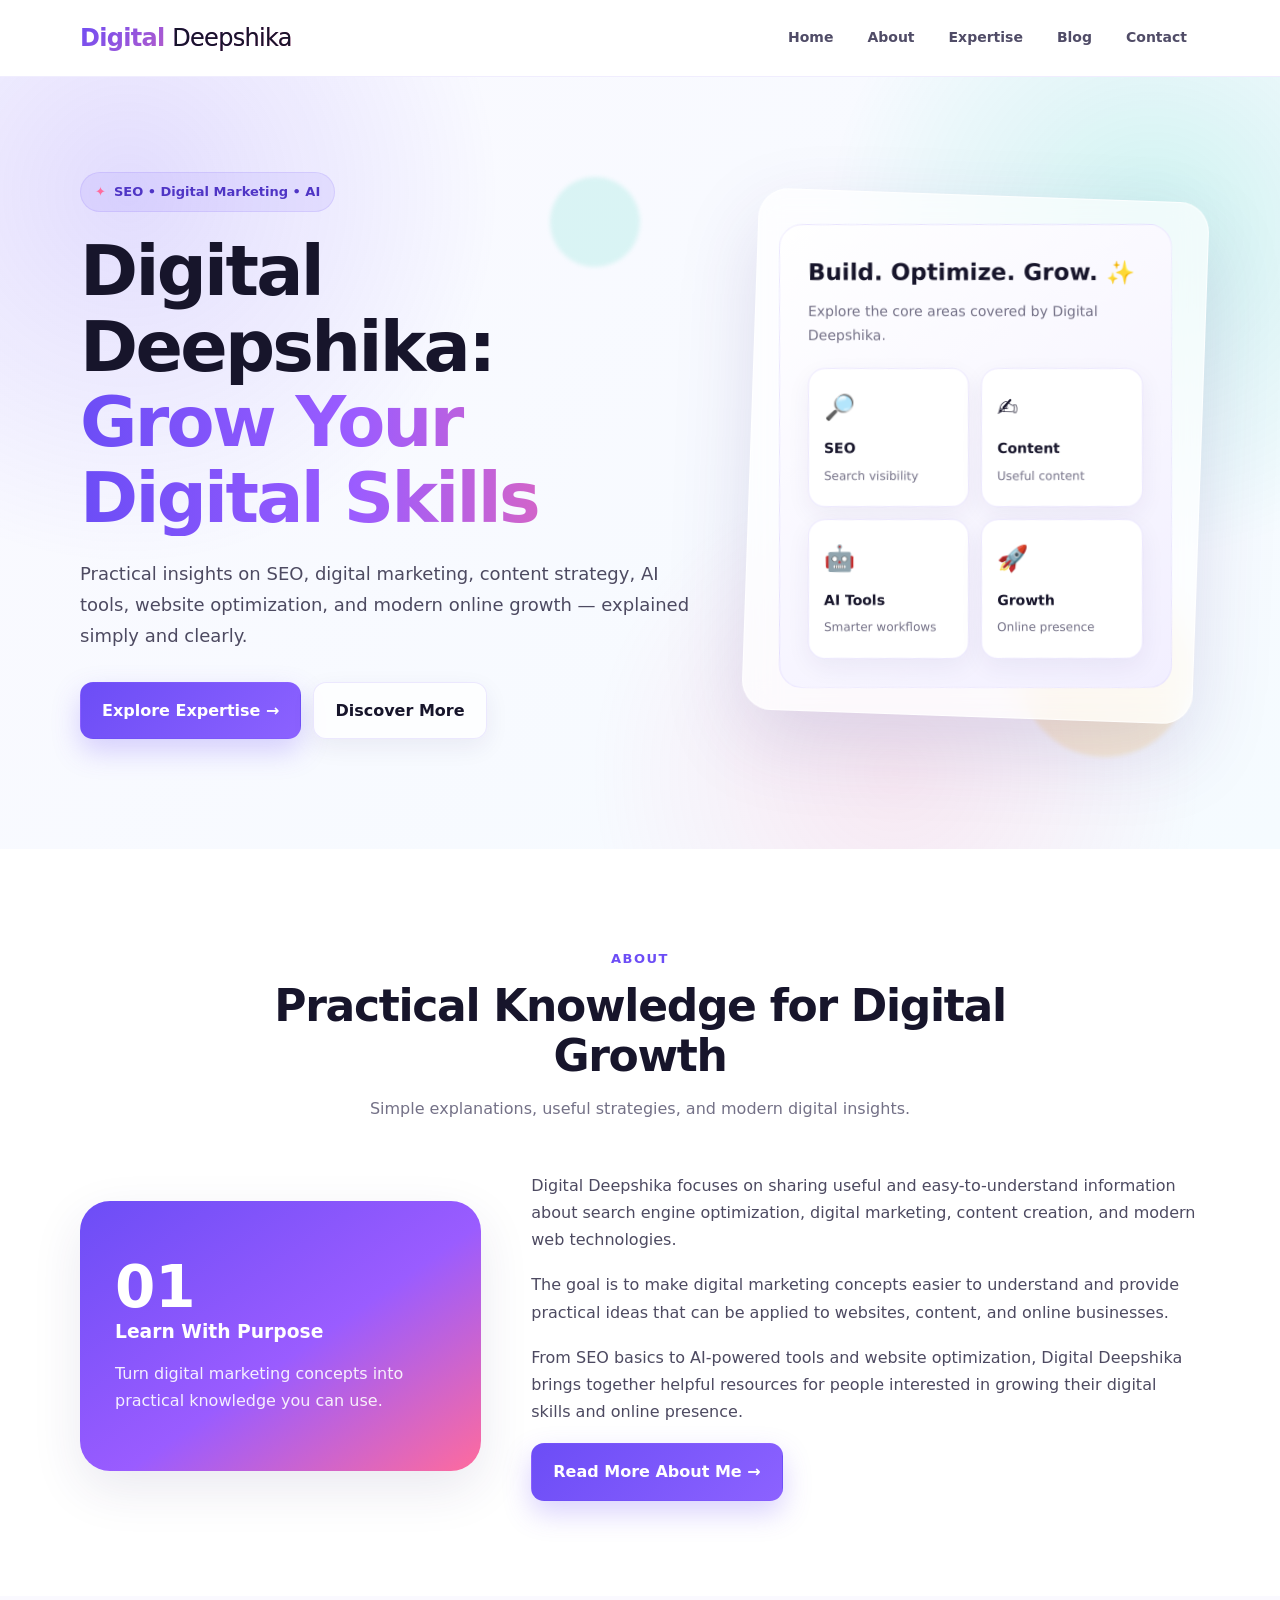
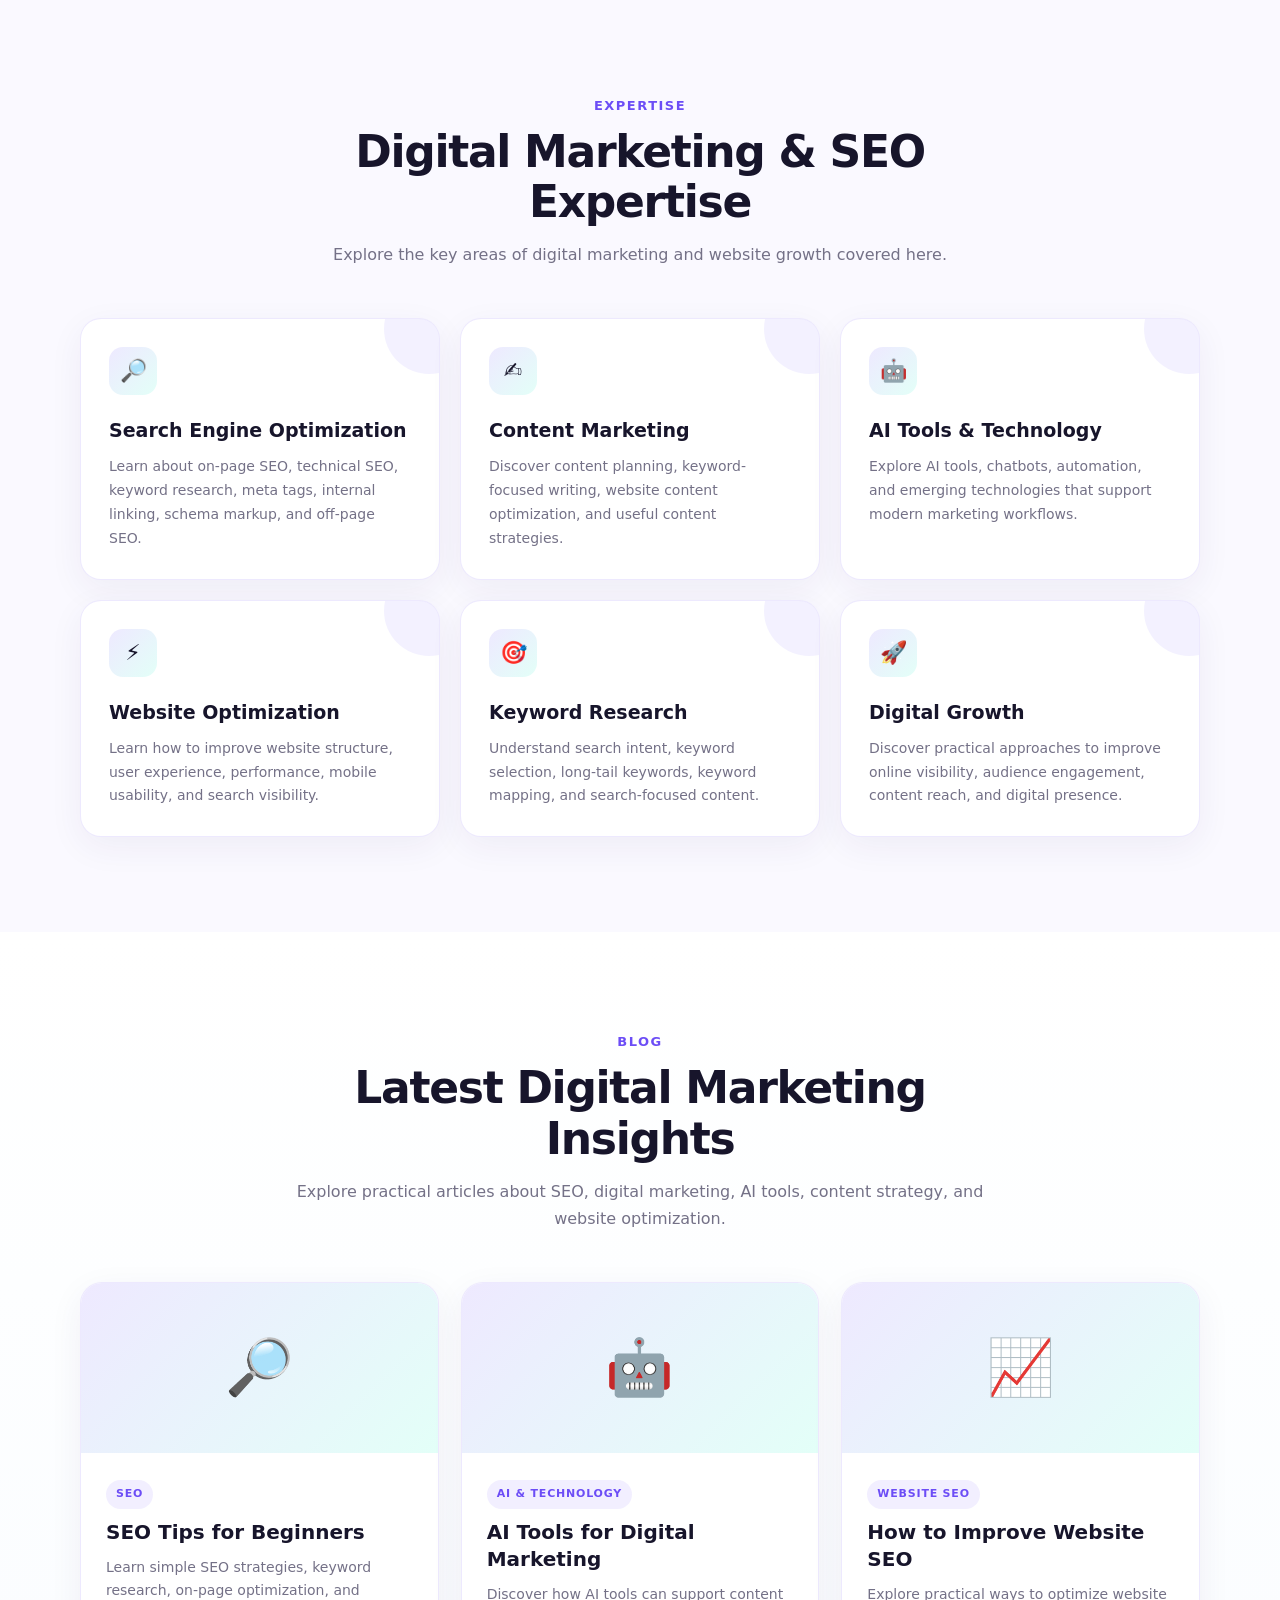
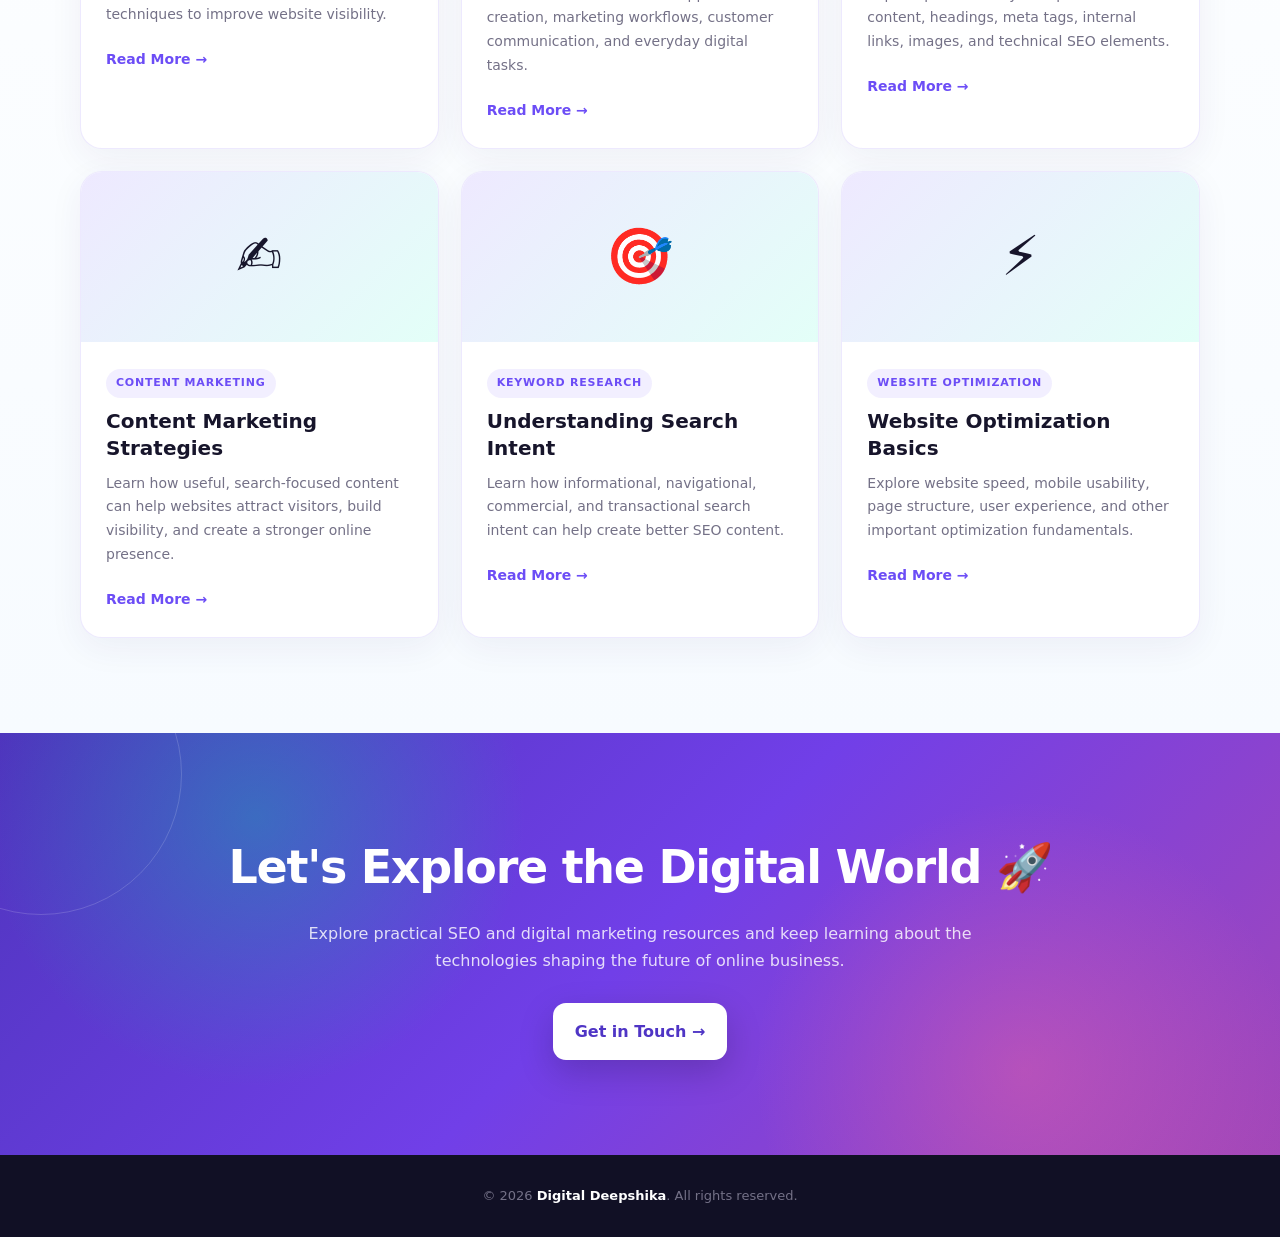
==== index.html @ 34b43136 "Update index.html" ====
<!DOCTYPE html>
<html lang="en">
<head>
    <meta charset="UTF-8">
    <meta name="viewport" content="width=device-width, initial-scale=1.0">

    <title>Digital Deepshika | SEO & Digital Marketing Professional</title>

    <meta name="description" content="Digital Deepshika shares practical insights on SEO, digital marketing, content strategy, AI tools, website optimization, and online growth.">

    <meta name="keywords" content="Digital Deepshika, SEO, digital marketing, SEO professional, content marketing, AI tools, website optimization, SEO tips, digital marketing strategies">

    <meta name="author" content="Deepshika Saini">

    <meta name="robots" content="index, follow, max-image-preview:large">

    <link rel="canonical" href="https://digitaldeepshika.com/">
    <link rel="icon" href="/favicon.ico">

    <!-- Open Graph -->
    <meta property="og:title" content="Digital Deepshika | SEO & Digital Marketing Professional">
    <meta property="og:description" content="Explore SEO, digital marketing, content strategy, AI tools, and website optimization insights with Digital Deepshika.">
    <meta property="og:type" content="website">
    <meta property="og:url" content="https://digitaldeepshika.com/">
    <meta property="og:image" content="https://digitaldeepshika.com/images/digital-deepshika.jpg">

    <!-- Twitter -->
    <meta name="twitter:card" content="summary_large_image">
    <meta name="twitter:title" content="Digital Deepshika | SEO & Digital Marketing">
    <meta name="twitter:description" content="Learn SEO, digital marketing, content strategy, AI tools, and website optimization with Digital Deepshika.">

    <!-- Person Schema -->
    <script type="application/ld+json">
    {
        "@context": "https://schema.org",
        "@type": "Person",
        "name": "Deepshika Saini",
        "url": "https://digitaldeepshika.com/",
        "jobTitle": "SEO & Digital Marketing Professional",
        "description": "Digital marketing and SEO professional sharing practical insights about SEO, content marketing, AI tools and website optimization.",
        "knowsAbout": [
            "Search Engine Optimization",
            "Digital Marketing",
            "Content Marketing",
            "AI Tools",
            "Website Optimization",
            "Content Strategy"
        ]
    }
    </script>

    <!-- Website Schema -->
    <script type="application/ld+json">
    {
        "@context": "https://schema.org",
        "@type": "WebSite",
        "name": "Digital Deepshika",
        "url": "https://digitaldeepshika.com/"
    }
    </script>

    <style>

        :root {
            --primary: #6c4df6;
            --primary-dark: #4f35c5;
            --secondary: #00c9a7;
            --accent: #ff6b9d;
            --yellow: #ffbf47;
            --dark: #17152b;
            --text: #4d4a61;
            --muted: #747187;
            --white: #ffffff;
            --light: #f7f6ff;
            --border: rgba(108, 77, 246, .12);
            --shadow: 0 18px 50px rgba(48, 35, 103, .10);
        }

        * {
            margin: 0;
            padding: 0;
            box-sizing: border-box;
        }

        html {
            scroll-behavior: smooth;
        }

        body {
            font-family: Inter, ui-sans-serif, system-ui, -apple-system,
                BlinkMacSystemFont, "Segoe UI", sans-serif;
            line-height: 1.7;
            color: var(--dark);
            background: #fff;
            overflow-x: hidden;
        }

        a {
            text-decoration: none;
            color: inherit;
        }

        .container {
            width: min(1120px, 90%);
            margin: auto;
        }

        /* =========================
           HEADER
        ========================== */

        header {
            position: sticky;
            top: 0;
            z-index: 1000;
            background: rgba(255,255,255,.88);
            backdrop-filter: blur(16px);
            -webkit-backdrop-filter: blur(16px);
            border-bottom: 1px solid rgba(108,77,246,.10);
        }

        .navbar {
            min-height: 76px;
            display: flex;
            align-items: center;
            justify-content: space-between;
            gap: 25px;
        }

        .logo {
            font-size: 24px;
            font-weight: 850;
            letter-spacing: -.7px;
            background: linear-gradient(
                135deg,
                var(--primary),
                var(--accent)
            );
            -webkit-background-clip: text;
            background-clip: text;
            color: transparent;
            white-space: nowrap;
        }

        .logo span {
            color: var(--dark);
            font-weight: 500;
        }

        nav ul {
            list-style: none;
            display: flex;
            align-items: center;
            gap: 8px;
        }

        nav a {
            display: inline-block;
            padding: 9px 13px;
            border-radius: 10px;
            color: #504c67;
            font-size: 14px;
            font-weight: 700;
            transition: .25s ease;
        }

        nav a:hover {
            color: var(--primary);
            background: #f0edff;
            transform: translateY(-1px);
        }

        /* =========================
           HERO
        ========================== */

        .hero {
            position: relative;
            min-height: 650px;
            display: flex;
            align-items: center;
            padding: 95px 0 110px;
            overflow: hidden;

            background:
                radial-gradient(
                    circle at 10% 15%,
                    rgba(108,77,246,.17),
                    transparent 28%
                ),
                radial-gradient(
                    circle at 90% 20%,
                    rgba(0,201,167,.16),
                    transparent 25%
                ),
                radial-gradient(
                    circle at 70% 90%,
                    rgba(255,107,157,.13),
                    transparent 27%
                ),
                linear-gradient(
                    135deg,
                    #faf9ff 0%,
                    #f5fbff 100%
                );
        }

        .hero::before,
        .hero::after {
            content: "";
            position: absolute;
            border-radius: 50%;
            filter: blur(2px);
            pointer-events: none;
        }

        .hero::before {
            width: 170px;
            height: 170px;
            right: 7%;
            bottom: 12%;
            background: rgba(255,191,71,.20);
        }

        .hero::after {
            width: 90px;
            height: 90px;
            left: 43%;
            top: 13%;
            background: rgba(0,201,167,.12);
        }

        .hero-grid {
            position: relative;
            z-index: 1;
            display: grid;
            grid-template-columns: 1.15fr .85fr;
            gap: 60px;
            align-items: center;
        }

        .eyebrow {
            display: inline-flex;
            align-items: center;
            gap: 8px;
            padding: 8px 14px;
            margin-bottom: 22px;
            border-radius: 999px;
            background: rgba(108,77,246,.09);
            border: 1px solid rgba(108,77,246,.13);
            color: var(--primary-dark);
            font-size: 13px;
            font-weight: 800;
        }

        .eyebrow::before {
            content: "✦";
            color: var(--accent);
        }

        .hero h1 {
            max-width: 760px;
            font-size: clamp(42px, 6vw, 70px);
            line-height: 1.08;
            letter-spacing: -2.7px;
            margin-bottom: 23px;
        }

        .hero h1 .gradient-text {
            display: block;

            background:
                linear-gradient(
                    90deg,
                    var(--primary),
                    #9b5cff 45%,
                    var(--accent)
                );

            -webkit-background-clip: text;
            background-clip: text;
            color: transparent;
        }

        .hero p {
            max-width: 680px;
            margin-bottom: 31px;
            color: var(--text);
            font-size: 18px;
        }

        .buttons {
            display: flex;
            flex-wrap: wrap;
            gap: 12px;
        }

        .btn {
            display: inline-flex;
            align-items: center;
            justify-content: center;
            gap: 8px;

            padding: 14px 21px;
            border-radius: 13px;

            color: #fff;

            background:
                linear-gradient(
                    135deg,
                    var(--primary),
                    #8c62ff
                );

            box-shadow:
                0 12px 28px rgba(108,77,246,.25);

            font-weight: 800;
            transition: .25s ease;
            border: 1px solid transparent;
        }

        .btn:hover {
            transform: translateY(-3px);

            box-shadow:
                0 16px 34px rgba(108,77,246,.31);
        }

        .btn.secondary {
            color: var(--dark);
            background: rgba(255,255,255,.75);
            border-color: var(--border);

            box-shadow:
                0 8px 25px rgba(48,35,103,.07);
        }

        .btn.secondary:hover {
            color: var(--primary);
        }

        /* =========================
           HERO CARD
        ========================== */

        .hero-card {
            position: relative;
            min-height: 390px;
            padding: 28px;

            border: 1px solid rgba(255,255,255,.75);
            border-radius: 30px;

            background: rgba(255,255,255,.66);

            backdrop-filter: blur(18px);

            box-shadow:
                0 30px 80px rgba(65,47,132,.15);

            transform: rotate(2deg);
        }

        .hero-card-inner {
            height: 100%;
            min-height: 334px;
            padding: 28px;

            border-radius: 23px;

            background:
                linear-gradient(
                    145deg,
                    #ffffff,
                    #f2efff
                );

            border:
                1px solid rgba(108,77,246,.10);

            transform: rotate(-2deg);
        }

        .hero-card h3 {
            font-size: 23px;
            margin-bottom: 8px;
        }

        .hero-card > .hero-card-inner > p {
            color: var(--muted);
            font-size: 14px;
            margin-bottom: 20px;
        }

        .mini-grid {
            display: grid;
            grid-template-columns: 1fr 1fr;
            gap: 12px;
        }

        .mini-card {
            padding: 18px 15px;

            border-radius: 17px;

            background: #fff;
            border: 1px solid var(--border);

            box-shadow:
                0 8px 25px rgba(48,35,103,.06);
        }

        .mini-card .icon {
            font-size: 25px;
            margin-bottom: 8px;
        }

        .mini-card strong {
            display: block;
            font-size: 14px;
        }

        .mini-card span {
            font-size: 12px;
            color: var(--muted);
        }

        /* =========================
           GENERAL SECTIONS
        ========================== */

        section {
            padding: 95px 0;
        }

        .section-title {
            max-width: 750px;
            text-align: center;
            margin: 0 auto 50px;
        }

        .section-kicker {
            display: inline-block;
            margin-bottom: 10px;
            color: var(--primary);

            font-size: 13px;
            font-weight: 900;
            letter-spacing: 1.5px;
            text-transform: uppercase;
        }

        .section-title h2 {
            font-size: clamp(30px, 4vw, 44px);
            line-height: 1.15;
            letter-spacing: -1.3px;
            margin-bottom: 13px;
        }

        .section-title p {
            color: var(--muted);
        }

        /* =========================
           ABOUT
        ========================== */

        .about-wrap {
            display: grid;
            grid-template-columns: .75fr 1.25fr;
            gap: 50px;
            align-items: center;
        }

        .about-badge {
            min-height: 270px;
            border-radius: 30px;
            padding: 35px;

            color: #fff;

            background:
                linear-gradient(
                    145deg,
                    #6c4df6,
                    #9a5cff 55%,
                    #ff6b9d
                );

            box-shadow: var(--shadow);

            display: flex;
            flex-direction: column;
            justify-content: center;
        }

        .about-badge .big {
            font-size: 58px;
            font-weight: 900;
            line-height: 1;
        }

        .about-badge p {
            margin-top: 12px;
            opacity: .9;
        }

        .about-content p {
            color: var(--text);
            margin-bottom: 18px;
        }

        /* =========================
           EXPERTISE
        ========================== */

        #expertise {
            background: #faf9ff;
        }

        .services-grid {
            display: grid;
            grid-template-columns: repeat(3, 1fr);
            gap: 20px;
        }

        .service-card {
            position: relative;
            overflow: hidden;

            padding: 28px;
            border-radius: 21px;

            background: #fff;
            border: 1px solid var(--border);

            box-shadow:
                0 10px 35px rgba(48,35,103,.06);

            transition: .3s ease;
        }

        .service-card::before {
            content: "";

            position: absolute;

            width: 90px;
            height: 90px;

            right: -35px;
            top: -35px;

            border-radius: 50%;

            background:
                rgba(108,77,246,.08);
        }

        .service-card:hover {
            transform: translateY(-8px);

            box-shadow:
                0 22px 50px rgba(48,35,103,.12);

            border-color:
                rgba(108,77,246,.25);
        }

        .service-icon {
            width: 48px;
            height: 48px;

            display: grid;
            place-items: center;

            border-radius: 14px;

            margin-bottom: 19px;

            background:
                linear-gradient(
                    135deg,
                    #eee9ff,
                    #e3fff8
                );

            font-size: 22px;
        }

        .service-card h3 {
            font-size: 19px;
            margin-bottom: 9px;
        }

        .service-card p {
            color: var(--muted);
            font-size: 14px;
        }

        /* =========================
           BLOG
        ========================== */

        .blog-section {
            background:
                linear-gradient(
                    180deg,
                    #fff,
                    #f7fbff
                );
        }

        .blog-grid {
            display: grid;
            grid-template-columns: repeat(3, 1fr);
            gap: 22px;
        }

        .blog-card {
            position: relative;
            overflow: hidden;

            display: flex;
            flex-direction: column;

            border-radius: 22px;

            background: #fff;

            border:
                1px solid var(--border);

            box-shadow:
                0 10px 35px rgba(48,35,103,.06);

            transition: .3s ease;
        }

        .blog-card:hover {
            transform: translateY(-8px);

            box-shadow:
                0 22px 50px rgba(48,35,103,.13);

            border-color:
                rgba(108,77,246,.25);
        }

        .blog-image {
            min-height: 170px;

            display: flex;
            align-items: center;
            justify-content: center;

            font-size: 55px;

            background:
                linear-gradient(
                    135deg,
                    #eee9ff,
                    #e3fff8
                );
        }

        .blog-content {
            padding: 25px;
        }

        .blog-category {
            display: inline-block;

            margin-bottom: 10px;

            padding: 5px 10px;

            border-radius: 999px;

            background:
                rgba(108,77,246,.09);

            color:
                var(--primary);

            font-size: 11px;

            font-weight: 800;

            text-transform: uppercase;

            letter-spacing: .8px;
        }

        .blog-card h3 {
            font-size: 20px;
            line-height: 1.35;

            margin-bottom: 10px;
        }

        .blog-card p {
            color: var(--muted);
            font-size: 14px;

            margin-bottom: 18px;
        }

        .read-more {
            display: inline-flex;
            align-items: center;
            gap: 6px;

            color: var(--primary);

            font-size: 14px;
            font-weight: 800;

            transition: .2s ease;
        }

        .read-more:hover {
            color: var(--accent);
            transform: translateX(4px);
        }

        /* =========================
           CTA
        ========================== */

        .cta {
            position: relative;
            overflow: hidden;

            text-align: center;

            color: #fff;

            background:
                radial-gradient(
                    circle at 20% 20%,
                    rgba(0,201,167,.35),
                    transparent 25%
                ),
                radial-gradient(
                    circle at 80% 80%,
                    rgba(255,107,157,.35),
                    transparent 25%
                ),
                linear-gradient(
                    135deg,
                    #4e35bd,
                    #713fe8 50%,
                    #a347b8
                );
        }

        .cta::before {
            content: "";

            position: absolute;

            width: 280px;
            height: 280px;

            border:
                1px solid rgba(255,255,255,.16);

            border-radius: 50%;

            left: -100px;
            top: -100px;
        }

        .cta .container {
            position: relative;
            z-index: 1;
        }

        .cta h2 {
            font-size: clamp(30px, 5vw, 46px);
            letter-spacing: -1.3px;
        }

        .cta p {
            max-width: 680px;
            margin: 14px auto 28px;
            color: rgba(255,255,255,.82);
        }

        .cta .btn {
            color: var(--primary-dark);
            background: #fff;

            box-shadow:
                0 12px 35px rgba(0,0,0,.18);
        }

        .cta .btn:hover {
            color: var(--primary);
        }

        /* =========================
           FOOTER
        ========================== */

        footer {
            padding: 30px 0;

            text-align: center;

            color: var(--muted);

            background: #111025;
        }

        footer p {
            font-size: 13px;
        }

        footer strong {
            color: #fff;
        }

        /* =========================
           ANIMATION
        ========================== */

        @keyframes float {

            0%,100% {
                transform:
                    translateY(0)
                    rotate(2deg);
            }

            50% {
                transform:
                    translateY(-9px)
                    rotate(2deg);
            }
        }

        .hero-card {
            animation:
                float 5s ease-in-out infinite;
        }

        @media (prefers-reduced-motion: reduce) {

            html {
                scroll-behavior: auto;
            }

            *,
            *::before,
            *::after {
                animation: none !important;
                transition: none !important;
            }
        }

        /* =========================
           TABLET
        ========================== */

        @media (max-width: 900px) {

            .hero-grid,
            .about-wrap {
                grid-template-columns: 1fr;
            }

            .hero-grid {
                gap: 45px;
            }

            .hero-card {
                max-width: 600px;
                width: 100%;
                margin: auto;
            }

            .services-grid {
                grid-template-columns: repeat(2, 1fr);
            }

            .blog-grid {
                grid-template-columns: repeat(2, 1fr);
            }
        }

        /* =========================
           MOBILE
        ========================== */

        @media (max-width: 680px) {

            .navbar {
                padding: 13px 0;
                flex-direction: column;
                gap: 8px;
            }

            nav ul {
                flex-wrap: wrap;
                justify-content: center;
                gap: 2px;
            }

            nav a {
                padding: 7px 9px;
                font-size: 12px;
            }

            .hero {
                padding: 65px 0 80px;
                min-height: auto;
            }

            .hero h1 {
                font-size: 43px;
                letter-spacing: -1.8px;
            }

            .hero p {
                font-size: 16px;
            }

            .buttons .btn {
                width: 100%;
            }

            .hero-card {
                min-height: auto;
                padding: 16px;
            }

            .hero-card-inner {
                min-height: auto;
                padding: 22px;
            }

            section {
                padding: 70px 0;
            }

            .services-grid,
            .blog-grid {
                grid-template-columns: 1fr;
            }

            .about-badge {
                min-height: 220px;
            }

            .blog-image {
                min-height: 150px;
            }
        }

    </style>
</head>

<body>

<!-- =========================
     HEADER
========================== -->

<header>

    <div class="container navbar">

        <a
            class="logo"
            href="index.html"
            aria-label="Digital Deepshika Home"
        >
            Digital <span>Deepshika</span>
        </a>

        <nav aria-label="Main Navigation">

            <ul>

                <li>
                    <a href="index.html">Home</a>
                </li>

                <li>
                    <a href="about.html">About</a>
                </li>

                <li>
                    <a href="expertise.html">Expertise</a>
                </li>

                <li>
                    <a href="blog.html">Blog</a>
                </li>

                <li>
                    <a href="contact.html">Contact</a>
                </li>

            </ul>

        </nav>

    </div>

</header>


<main>

<!-- =========================
     HERO
========================== -->

<section class="hero" id="home">

    <div class="container hero-grid">

        <div>

            <span class="eyebrow">
                SEO • Digital Marketing • AI
            </span>

            <h1>

                Digital Deepshika:

                <span class="gradient-text">
                    Grow Your Digital Skills
                </span>

            </h1>

            <p>
                Practical insights on SEO, digital marketing,
                content strategy, AI tools, website optimization,
                and modern online growth — explained simply and clearly.
            </p>

            <div class="buttons">

                <a href="expertise.html" class="btn">
                    Explore Expertise →
                </a>

                <a href="about.html" class="btn secondary">
                    Discover More
                </a>

            </div>

        </div>


        <div
            class="hero-card"
            aria-label="Digital marketing expertise"
        >

            <div class="hero-card-inner">

                <h3>
                    Build. Optimize. Grow. ✨
                </h3>

                <p>
                    Explore the core areas covered by Digital Deepshika.
                </p>


                <div class="mini-grid">

                    <div class="mini-card">

                        <div class="icon">
                            🔎
                        </div>

                        <strong>
                            SEO
                        </strong>

                        <span>
                            Search visibility
                        </span>

                    </div>


                    <div class="mini-card">

                        <div class="icon">
                            ✍️
                        </div>

                        <strong>
                            Content
                        </strong>

                        <span>
                            Useful content
                        </span>

                    </div>


                    <div class="mini-card">

                        <div class="icon">
                            🤖
                        </div>

                        <strong>
                            AI Tools
                        </strong>

                        <span>
                            Smarter workflows
                        </span>

                    </div>


                    <div class="mini-card">

                        <div class="icon">
                            🚀
                        </div>

                        <strong>
                            Growth
                        </strong>

                        <span>
                            Online presence
                        </span>

                    </div>

                </div>

            </div>

        </div>

    </div>

</section>


<!-- =========================
     ABOUT
========================== -->

<section id="about">

    <div class="container">

        <div class="section-title">

            <span class="section-kicker">
                About
            </span>

            <h2>
                Practical Knowledge for Digital Growth
            </h2>

            <p>
                Simple explanations, useful strategies,
                and modern digital insights.
            </p>

        </div>


        <div class="about-wrap">

            <div class="about-badge">

                <span class="big">
                    01
                </span>

                <h3>
                    Learn With Purpose
                </h3>

                <p>
                    Turn digital marketing concepts into
                    practical knowledge you can use.
                </p>

            </div>


            <div class="about-content">

                <p>
                    Digital Deepshika focuses on sharing useful
                    and easy-to-understand information about
                    search engine optimization, digital marketing,
                    content creation, and modern web technologies.
                </p>

                <p>
                    The goal is to make digital marketing concepts
                    easier to understand and provide practical ideas
                    that can be applied to websites, content,
                    and online businesses.
                </p>

                <p>
                    From SEO basics to AI-powered tools and website
                    optimization, Digital Deepshika brings together
                    helpful resources for people interested in
                    growing their digital skills and online presence.
                </p>

                <a href="about.html" class="btn">
                    Read More About Me →
                </a>

            </div>

        </div>

    </div>

</section>


<!-- =========================
     EXPERTISE
========================== -->

<section id="expertise">

    <div class="container">

        <div class="section-title">

            <span class="section-kicker">
                Expertise
            </span>

            <h2>
                Digital Marketing & SEO Expertise
            </h2>

            <p>
                Explore the key areas of digital marketing
                and website growth covered here.
            </p>

        </div>


        <div class="services-grid">


            <article class="service-card">

                <div class="service-icon">
                    🔎
                </div>

                <h3>
                    Search Engine Optimization
                </h3>

                <p>
                    Learn about on-page SEO, technical SEO,
                    keyword research, meta tags, internal linking,
                    schema markup, and off-page SEO.
                </p>

            </article>


            <article class="service-card">

                <div class="service-icon">
                    ✍️
                </div>

                <h3>
                    Content Marketing
                </h3>

                <p>
                    Discover content planning, keyword-focused
                    writing, website content optimization,
                    and useful content strategies.
                </p>

            </article>


            <article class="service-card">

                <div class="service-icon">
                    🤖
                </div>

                <h3>
                    AI Tools & Technology
                </h3>

                <p>
                    Explore AI tools, chatbots, automation,
                    and emerging technologies that support
                    modern marketing workflows.
                </p>

            </article>


            <article class="service-card">

                <div class="service-icon">
                    ⚡
                </div>

                <h3>
                    Website Optimization
                </h3>

                <p>
                    Learn how to improve website structure,
                    user experience, performance, mobile usability,
                    and search visibility.
                </p>

            </article>


            <article class="service-card">

                <div class="service-icon">
                    🎯
                </div>

                <h3>
                    Keyword Research
                </h3>

                <p>
                    Understand search intent, keyword selection,
                    long-tail keywords, keyword mapping,
                    and search-focused content.
                </p>

            </article>


            <article class="service-card">

                <div class="service-icon">
                    🚀
                </div>

                <h3>
                    Digital Growth
                </h3>

                <p>
                    Discover practical approaches to improve
                    online visibility, audience engagement,
                    content reach, and digital presence.
                </p>

            </article>


        </div>

    </div>

</section>


<!-- =========================
     BLOG
========================== -->

<section class="blog-section" id="blog">

    <div class="container">

        <div class="section-title">

            <span class="section-kicker">
                Blog
            </span>

            <h2>
                Latest Digital Marketing Insights
            </h2>

            <p>
                Explore practical articles about SEO,
                digital marketing, AI tools, content strategy,
                and website optimization.
            </p>

        </div>


        <div class="blog-grid">


            <!-- BLOG 1 -->

            <article class="blog-card">

                <div class="blog-image">
                    🔎
                </div>

                <div class="blog-content">

                    <span class="blog-category">
                        SEO
                    </span>

                    <h3>
                        SEO Tips for Beginners
                    </h3>

                    <p>
                        Learn simple SEO strategies, keyword research,
                        on-page optimization, and techniques to improve
                        website visibility.
                    </p>

                    <a
                        href="blog-seo.html"
                        class="read-more"
                    >
                        Read More →
                    </a>

                </div>

            </article>


            <!-- BLOG 2 -->

            <article class="blog-card">

                <div class="blog-image">
                    🤖
                </div>

                <div class="blog-content">

                    <span class="blog-category">
                        AI & Technology
                    </span>

                    <h3>
                        AI Tools for Digital Marketing
                    </h3>

                    <p>
                        Discover how AI tools can support content creation,
                        marketing workflows, customer communication,
                        and everyday digital tasks.
                    </p>

                    <a
                        href="blog-ai-tools.html"
                        class="read-more"
                    >
                        Read More →
                    </a>

                </div>

            </article>


            <!-- BLOG 3 -->

            <article class="blog-card">

                <div class="blog-image">
                    📈
                </div>

                <div class="blog-content">

                    <span class="blog-category">
                        Website SEO
                    </span>

                    <h3>
                        How to Improve Website SEO
                    </h3>

                    <p>
                        Explore practical ways to optimize website
                        content, headings, meta tags, internal links,
                        images, and technical SEO elements.
                    </p>

                    <a
                        href="blog-website-seo.html"
                        class="read-more"
                    >
                        Read More →
                    </a>

                </div>

            </article>


            <!-- BLOG 4 -->

            <article class="blog-card">

                <div class="blog-image">
                    ✍️
                </div>

                <div class="blog-content">

                    <span class="blog-category">
                        Content Marketing
                    </span>

                    <h3>
                        Content Marketing Strategies
                    </h3>

                    <p>
                        Learn how useful, search-focused content
                        can help websites attract visitors,
                        build visibility, and create a stronger
                        online presence.
                    </p>

                    <a
                        href="blog-content-marketing.html"
                        class="read-more"
                    >
                        Read More →
                    </a>

                </div>

            </article>


            <!-- BLOG 5 -->

            <article class="blog-card">

                <div class="blog-image">
                    🎯
                </div>

                <div class="blog-content">

                    <span class="blog-category">
                        Keyword Research
                    </span>

                    <h3>
                        Understanding Search Intent
                    </h3>

                    <p>
                        Learn how informational, navigational,
                        commercial, and transactional search intent
                        can help create better SEO content.
                    </p>

                    <a
                        href="blog-search-intent.html"
                        class="read-more"
                    >
                        Read More →
                    </a>

                </div>

            </article>


            <!-- BLOG 6 -->

            <article class="blog-card">

                <div class="blog-image">
                    ⚡
                </div>

                <div class="blog-content">

                    <span class="blog-category">
                        Website Optimization
                    </span>

                    <h3>
                        Website Optimization Basics
                    </h3>

                    <p>
                        Explore website speed, mobile usability,
                        page structure, user experience, and other
                        important optimization fundamentals.
                    </p>

                    <a
                        href="blog-website-optimization.html"
                        class="read-more"
                    >
                        Read More →
                    </a>

                </div>

            </article>


        </div>

    </div>

</section>


<!-- =========================
     CTA
========================== -->

<section class="cta" id="contact">

    <div class="container">

        <h2>
            Let's Explore the Digital World 🚀
        </h2>

        <p>
            Explore practical SEO and digital marketing resources
            and keep learning about the technologies shaping
            the future of online business.
        </p>

        <a
            href="contact.html"
            class="btn"
        >
            Get in Touch →
        </a>

    </div>

</section>

</main>


<!-- =========================
     FOOTER
========================== -->

<footer>

    <div class="container">

        <p>
            © 2026
            <strong>Digital Deepshika</strong>.
            All rights reserved.
        </p>

    </div>

</footer>


</body>
</html>
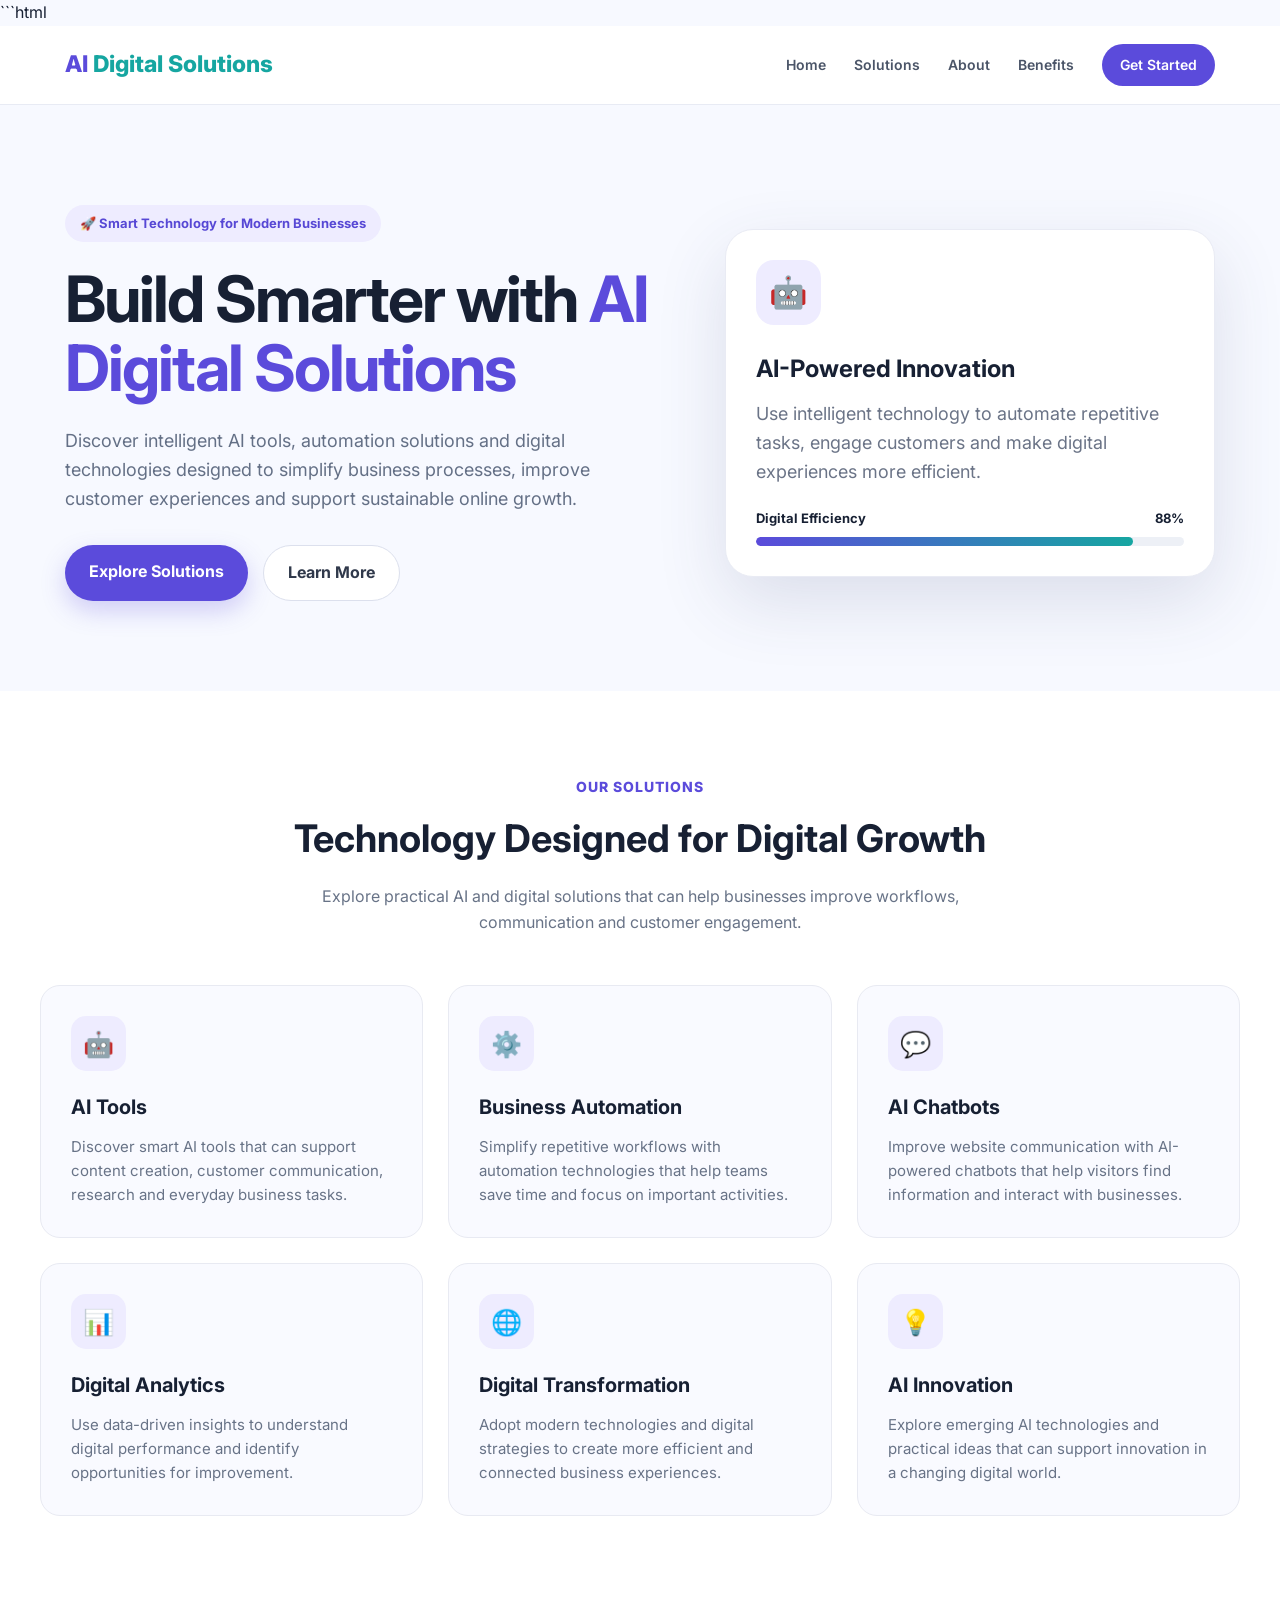
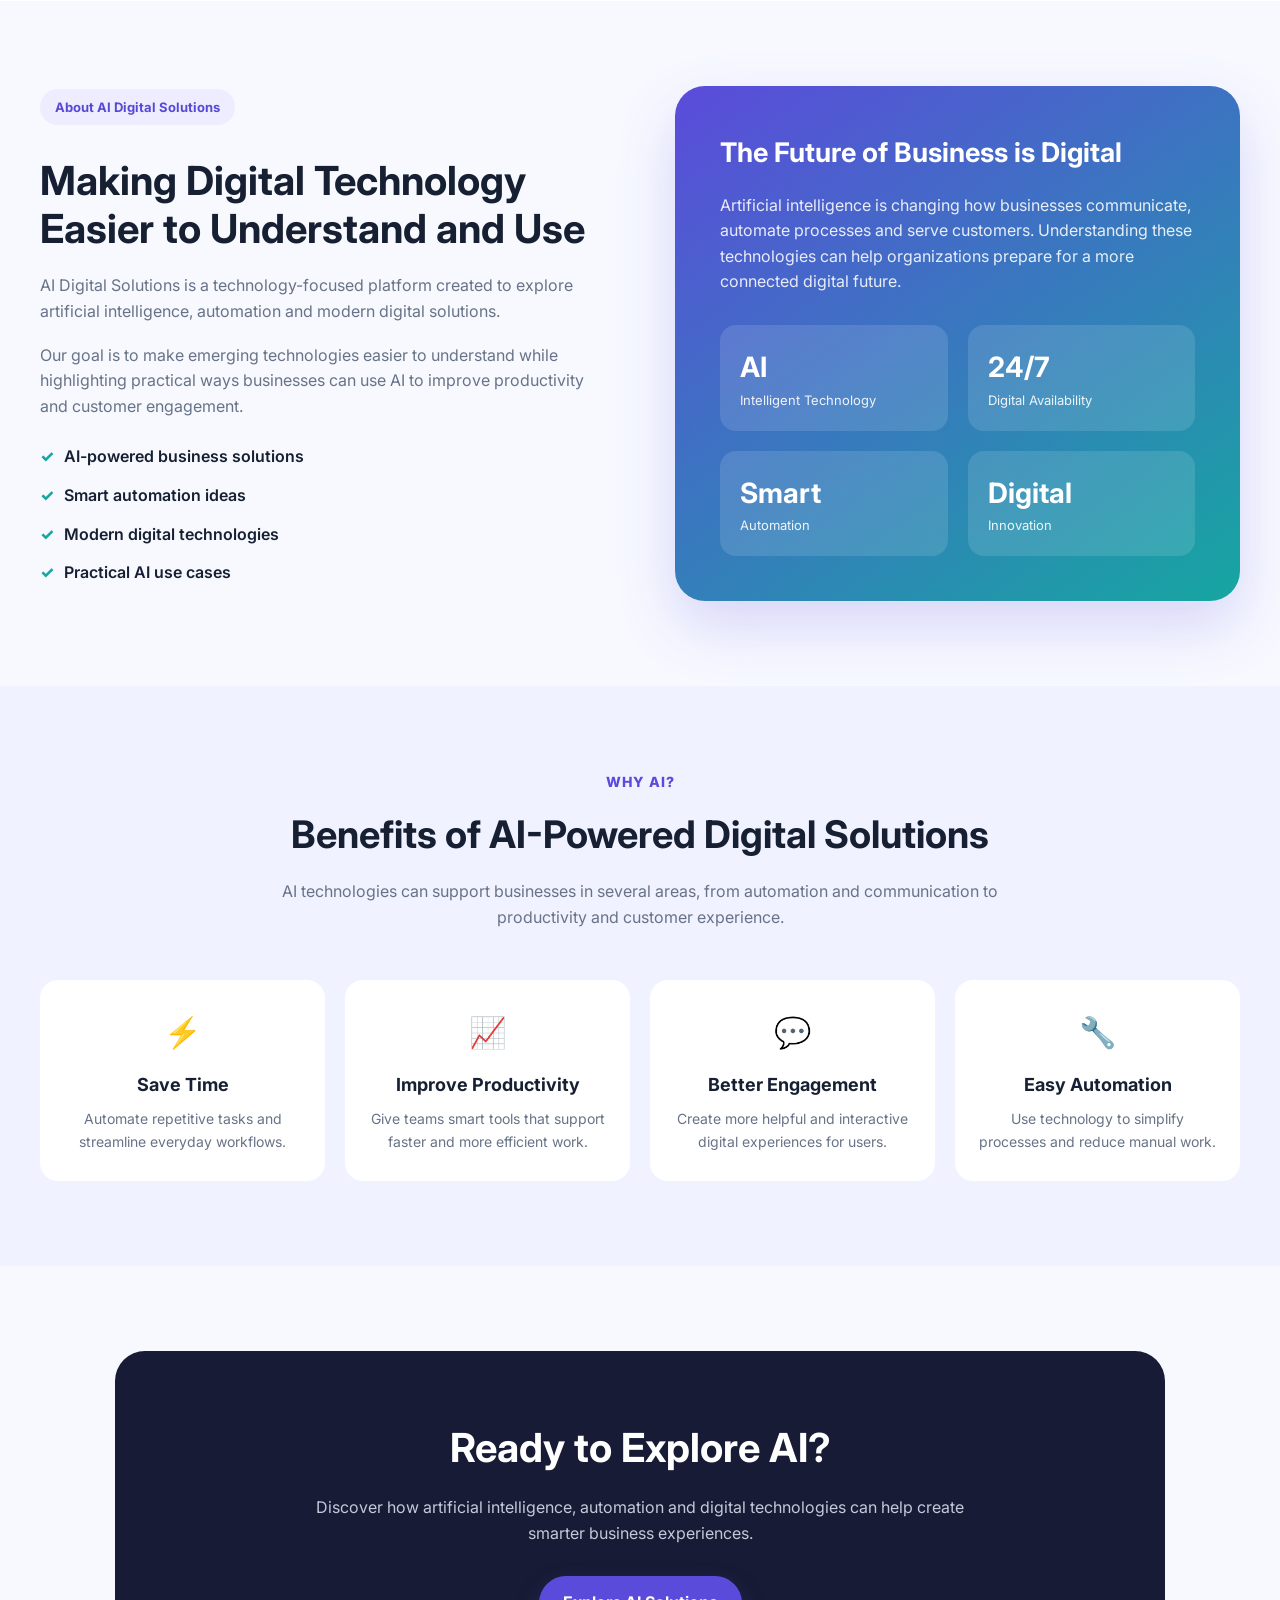
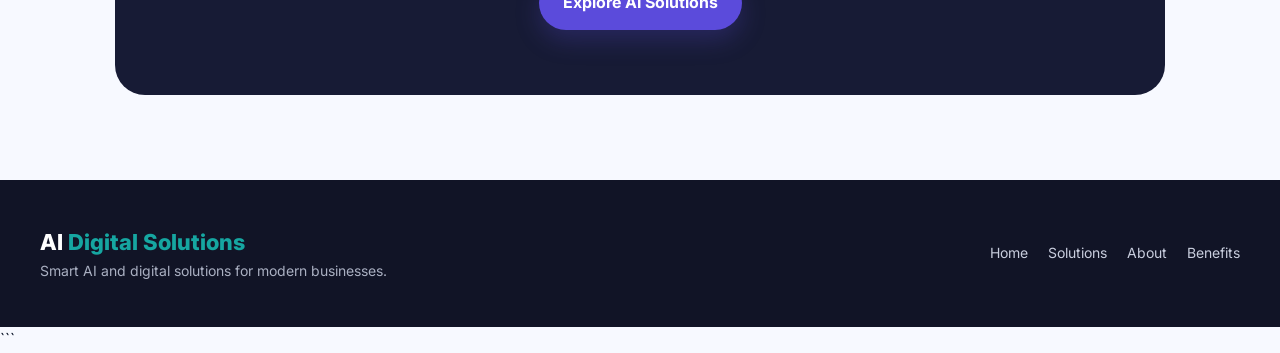
==== commit 8be2911b: "Update index.html" ====
--- a/index.html
+++ b/index.html
@@ -1,1699 +1,1033 @@
+```html
 <!DOCTYPE html>
 <html lang="en">
 <head>
     <meta charset="UTF-8">
+
     <meta name="viewport" content="width=device-width, initial-scale=1.0">
 
-    <title>Digital Deepshika | SEO & Digital Marketing Professional</title>
-
-    <meta name="description" content="Digital Deepshika shares practical insights on SEO, digital marketing, content strategy, AI tools, website optimization, and online growth.">
-
-    <meta name="keywords" content="Digital Deepshika, SEO, digital marketing, SEO professional, content marketing, AI tools, website optimization, SEO tips, digital marketing strategies">
-
-    <meta name="author" content="Deepshika Saini">
-
-    <meta name="robots" content="index, follow, max-image-preview:large">
-
-    <link rel="canonical" href="https://digitaldeepshika.com/">
-    <link rel="icon" href="/favicon.ico">
-
-    <!-- Open Graph -->
-    <meta property="og:title" content="Digital Deepshika | SEO & Digital Marketing Professional">
-    <meta property="og:description" content="Explore SEO, digital marketing, content strategy, AI tools, and website optimization insights with Digital Deepshika.">
-    <meta property="og:type" content="website">
-    <meta property="og:url" content="https://digitaldeepshika.com/">
-    <meta property="og:image" content="https://digitaldeepshika.com/images/digital-deepshika.jpg">
-
-    <!-- Twitter -->
-    <meta name="twitter:card" content="summary_large_image">
-    <meta name="twitter:title" content="Digital Deepshika | SEO & Digital Marketing">
-    <meta name="twitter:description" content="Learn SEO, digital marketing, content strategy, AI tools, and website optimization with Digital Deepshika.">
-
-    <!-- Person Schema -->
-    <script type="application/ld+json">
-    {
-        "@context": "https://schema.org",
-        "@type": "Person",
-        "name": "Deepshika Saini",
-        "url": "https://digitaldeepshika.com/",
-        "jobTitle": "SEO & Digital Marketing Professional",
-        "description": "Digital marketing and SEO professional sharing practical insights about SEO, content marketing, AI tools and website optimization.",
-        "knowsAbout": [
-            "Search Engine Optimization",
-            "Digital Marketing",
-            "Content Marketing",
-            "AI Tools",
-            "Website Optimization",
-            "Content Strategy"
-        ]
-    }
-    </script>
-
-    <!-- Website Schema -->
+    <meta name="description"
+        content="AI Digital Solutions provides smart AI tools, digital solutions, automation, and innovative technologies to help businesses improve productivity, customer engagement, and online growth.">
+
+    <meta name="keywords"
+        content="AI Digital Solutions, AI tools, AI solutions, digital solutions, AI automation, business automation, AI technology, digital transformation">
+
+    <meta name="author" content="AI Digital Solutions">
+
+    <meta name="robots" content="index, follow">
+
+    <link rel="canonical" href="https://your-domain.com/">
+
+    <title>AI Digital Solutions | Smart AI Tools & Digital Solutions</title>
+
+    <!-- Google Font -->
+    <link rel="preconnect" href="https://fonts.googleapis.com">
+    <link rel="preconnect" href="https://fonts.gstatic.com" crossorigin>
+    <link
+        href="https://fonts.googleapis.com/css2?family=Inter:wght@400;500;600;700;800&display=swap"
+        rel="stylesheet">
+
+    <style>
+        * {
+            margin: 0;
+            padding: 0;
+            box-sizing: border-box;
+        }
+
+        html {
+            scroll-behavior: smooth;
+        }
+
+        body {
+            font-family: "Inter", sans-serif;
+            background: #f7f9ff;
+            color: #172033;
+            line-height: 1.6;
+        }
+
+        a {
+            text-decoration: none;
+            color: inherit;
+        }
+
+        /* NAVBAR */
+
+        header {
+            position: sticky;
+            top: 0;
+            z-index: 1000;
+            background: rgba(255, 255, 255, 0.94);
+            backdrop-filter: blur(12px);
+            border-bottom: 1px solid #e8ebf4;
+        }
+
+        .navbar {
+            max-width: 1200px;
+            margin: auto;
+            padding: 18px 25px;
+            display: flex;
+            justify-content: space-between;
+            align-items: center;
+        }
+
+        .logo {
+            font-size: 23px;
+            font-weight: 800;
+            color: #5b4bdb;
+        }
+
+        .logo span {
+            color: #16a6a1;
+        }
+
+        nav {
+            display: flex;
+            gap: 28px;
+            align-items: center;
+        }
+
+        nav a {
+            font-size: 14px;
+            font-weight: 600;
+            color: #4b5568;
+            transition: 0.3s;
+        }
+
+        nav a:hover {
+            color: #5b4bdb;
+        }
+
+        .nav-button {
+            background: #5b4bdb;
+            color: white !important;
+            padding: 10px 18px;
+            border-radius: 25px;
+        }
+
+        .nav-button:hover {
+            background: #4636c4;
+        }
+
+        /* HERO */
+
+        .hero {
+            max-width: 1200px;
+            margin: auto;
+            padding: 100px 25px 90px;
+            display: grid;
+            grid-template-columns: 1.1fr 0.9fr;
+            gap: 60px;
+            align-items: center;
+        }
+
+        .badge {
+            display: inline-block;
+            padding: 8px 15px;
+            background: #eeecff;
+            color: #5748d5;
+            border-radius: 30px;
+            font-size: 13px;
+            font-weight: 700;
+            margin-bottom: 22px;
+        }
+
+        .hero h1 {
+            font-size: clamp(40px, 5vw, 68px);
+            line-height: 1.08;
+            margin-bottom: 25px;
+            letter-spacing: -2px;
+        }
+
+        .hero h1 span {
+            color: #5b4bdb;
+        }
+
+        .hero p {
+            max-width: 650px;
+            font-size: 18px;
+            color: #647086;
+            margin-bottom: 32px;
+        }
+
+        .hero-buttons {
+            display: flex;
+            gap: 15px;
+            flex-wrap: wrap;
+        }
+
+        .primary-btn,
+        .secondary-btn {
+            display: inline-block;
+            padding: 14px 24px;
+            border-radius: 30px;
+            font-weight: 700;
+            transition: 0.3s;
+        }
+
+        .primary-btn {
+            background: #5b4bdb;
+            color: white;
+            box-shadow: 0 10px 25px rgba(91, 75, 219, 0.25);
+        }
+
+        .primary-btn:hover {
+            transform: translateY(-3px);
+            background: #4636c4;
+        }
+
+        .secondary-btn {
+            border: 1px solid #dce0ed;
+            background: white;
+            color: #30394b;
+        }
+
+        .secondary-btn:hover {
+            transform: translateY(-3px);
+            border-color: #5b4bdb;
+            color: #5b4bdb;
+        }
+
+        /* HERO CARD */
+
+        .hero-visual {
+            position: relative;
+        }
+
+        .ai-card {
+            background: white;
+            border-radius: 28px;
+            padding: 30px;
+            box-shadow: 0 25px 70px rgba(55, 65, 110, 0.14);
+            border: 1px solid #e9ebf4;
+        }
+
+        .ai-icon {
+            width: 65px;
+            height: 65px;
+            border-radius: 18px;
+            background: #eeecff;
+            display: flex;
+            justify-content: center;
+            align-items: center;
+            font-size: 31px;
+            margin-bottom: 25px;
+        }
+
+        .ai-card h3 {
+            font-size: 24px;
+            margin-bottom: 12px;
+        }
+
+        .ai-card p {
+            color: #6b7487;
+            margin-bottom: 22px;
+        }
+
+        .progress-box {
+            margin-top: 20px;
+        }
+
+        .progress-title {
+            display: flex;
+            justify-content: space-between;
+            margin-bottom: 8px;
+            font-size: 13px;
+            font-weight: 700;
+        }
+
+        .progress {
+            height: 9px;
+            background: #edf0f6;
+            border-radius: 20px;
+            overflow: hidden;
+        }
+
+        .progress div {
+            width: 88%;
+            height: 100%;
+            background: linear-gradient(90deg, #5b4bdb, #16a6a1);
+            border-radius: 20px;
+        }
+
+        /* GENERAL SECTION */
+
+        section {
+            padding: 85px 25px;
+        }
+
+        .container {
+            max-width: 1200px;
+            margin: auto;
+        }
+
+        .section-heading {
+            text-align: center;
+            max-width: 720px;
+            margin: 0 auto 50px;
+        }
+
+        .section-heading span {
+            color: #5b4bdb;
+            font-size: 14px;
+            font-weight: 800;
+            text-transform: uppercase;
+            letter-spacing: 1px;
+        }
+
+        .section-heading h2 {
+            font-size: 38px;
+            margin: 10px 0 15px;
+        }
+
+        .section-heading p {
+            color: #687387;
+        }
+
+        /* SOLUTIONS */
+
+        .solutions {
+            background: white;
+        }
+
+        .cards {
+            display: grid;
+            grid-template-columns: repeat(3, 1fr);
+            gap: 25px;
+        }
+
+        .card {
+            padding: 30px;
+            border-radius: 20px;
+            background: #f9faff;
+            border: 1px solid #e8eaf2;
+            transition: 0.3s;
+        }
+
+        .card:hover {
+            transform: translateY(-7px);
+            box-shadow: 0 18px 40px rgba(50, 60, 100, 0.1);
+        }
+
+        .card-icon {
+            width: 55px;
+            height: 55px;
+            display: flex;
+            justify-content: center;
+            align-items: center;
+            border-radius: 15px;
+            background: #eeecff;
+            font-size: 25px;
+            margin-bottom: 20px;
+        }
+
+        .card h3 {
+            font-size: 20px;
+            margin-bottom: 12px;
+        }
+
+        .card p {
+            color: #687387;
+            font-size: 15px;
+        }
+
+        /* ABOUT */
+
+        .about {
+            display: grid;
+            grid-template-columns: 1fr 1fr;
+            gap: 70px;
+            align-items: center;
+        }
+
+        .about-content h2 {
+            font-size: 40px;
+            line-height: 1.2;
+            margin: 10px 0 20px;
+        }
+
+        .about-content p {
+            color: #687387;
+            margin-bottom: 18px;
+        }
+
+        .check-list {
+            list-style: none;
+            margin-top: 25px;
+        }
+
+        .check-list li {
+            margin-bottom: 13px;
+            font-weight: 600;
+        }
+
+        .check-list li::before {
+            content: "✓";
+            color: #16a6a1;
+            font-weight: 800;
+            margin-right: 10px;
+        }
+
+        .about-box {
+            background: linear-gradient(145deg, #5b4bdb, #16a6a1);
+            color: white;
+            padding: 45px;
+            border-radius: 30px;
+            box-shadow: 0 25px 60px rgba(91, 75, 219, 0.2);
+        }
+
+        .about-box h3 {
+            font-size: 27px;
+            margin-bottom: 18px;
+        }
+
+        .about-box p {
+            color: rgba(255, 255, 255, 0.88);
+        }
+
+        .stats {
+            display: grid;
+            grid-template-columns: repeat(2, 1fr);
+            gap: 20px;
+            margin-top: 30px;
+        }
+
+        .stat {
+            background: rgba(255, 255, 255, 0.12);
+            padding: 20px;
+            border-radius: 16px;
+        }
+
+        .stat strong {
+            display: block;
+            font-size: 28px;
+        }
+
+        .stat span {
+            font-size: 13px;
+            opacity: 0.9;
+        }
+
+        /* BENEFITS */
+
+        .benefits {
+            background: #f0f2ff;
+        }
+
+        .benefit-grid {
+            display: grid;
+            grid-template-columns: repeat(4, 1fr);
+            gap: 20px;
+        }
+
+        .benefit {
+            background: white;
+            padding: 28px 22px;
+            border-radius: 18px;
+            text-align: center;
+        }
+
+        .benefit-icon {
+            font-size: 30px;
+            margin-bottom: 15px;
+        }
+
+        .benefit h3 {
+            font-size: 18px;
+            margin-bottom: 8px;
+        }
+
+        .benefit p {
+            color: #687387;
+            font-size: 14px;
+        }
+
+        /* CTA */
+
+        .cta {
+            max-width: 1050px;
+            margin: 0 auto;
+            padding: 65px 35px;
+            text-align: center;
+            border-radius: 30px;
+            background: #171b35;
+            color: white;
+        }
+
+        .cta h2 {
+            font-size: 40px;
+            margin-bottom: 15px;
+        }
+
+        .cta p {
+            color: #c4c9d9;
+            max-width: 650px;
+            margin: 0 auto 30px;
+        }
+
+        .cta .primary-btn {
+            display: inline-block;
+        }
+
+        /* FOOTER */
+
+        footer {
+            background: #111426;
+            color: white;
+            padding: 45px 25px;
+        }
+
+        .footer-content {
+            max-width: 1200px;
+            margin: auto;
+            display: flex;
+            justify-content: space-between;
+            gap: 30px;
+            align-items: center;
+        }
+
+        .footer-logo {
+            font-size: 22px;
+            font-weight: 800;
+        }
+
+        .footer-logo span {
+            color: #16a6a1;
+        }
+
+        .footer-text {
+            color: #aab0c2;
+            font-size: 14px;
+        }
+
+        .footer-links {
+            display: flex;
+            gap: 20px;
+        }
+
+        .footer-links a {
+            color: #c9cede;
+            font-size: 14px;
+        }
+
+        .footer-links a:hover {
+            color: white;
+        }
+
+        /* RESPONSIVE */
+
+        @media (max-width: 900px) {
+
+            nav {
+                gap: 15px;
+            }
+
+            .hero {
+                grid-template-columns: 1fr;
+                padding-top: 70px;
+            }
+
+            .cards {
+                grid-template-columns: repeat(2, 1fr);
+            }
+
+            .about {
+                grid-template-columns: 1fr;
+            }
+
+            .benefit-grid {
+                grid-template-columns: repeat(2, 1fr);
+            }
+        }
+
+        @media (max-width: 650px) {
+
+            .navbar {
+                flex-direction: column;
+                gap: 15px;
+            }
+
+            nav {
+                flex-wrap: wrap;
+                justify-content: center;
+            }
+
+            .hero {
+                text-align: center;
+            }
+
+            .hero p {
+                margin-left: auto;
+                margin-right: auto;
+            }
+
+            .hero-buttons {
+                justify-content: center;
+            }
+
+            .cards,
+            .benefit-grid {
+                grid-template-columns: 1fr;
+            }
+
+            .section-heading h2,
+            .about-content h2,
+            .cta h2 {
+                font-size: 30px;
+            }
+
+            .footer-content {
+                flex-direction: column;
+                text-align: center;
+            }
+
+            .footer-links {
+                flex-wrap: wrap;
+                justify-content: center;
+            }
+        }
+    </style>
+
+    <!-- Basic Website Schema -->
     <script type="application/ld+json">
     {
         "@context": "https://schema.org",
         "@type": "WebSite",
-        "name": "Digital Deepshika",
-        "url": "https://digitaldeepshika.com/"
+        "name": "AI Digital Solutions",
+        "url": "https://your-domain.com/",
+        "description": "AI-powered digital solutions, automation tools and innovative technologies for modern businesses."
     }
     </script>
-
-    <style>
-
-        :root {
-            --primary: #6c4df6;
-            --primary-dark: #4f35c5;
-            --secondary: #00c9a7;
-            --accent: #ff6b9d;
-            --yellow: #ffbf47;
-            --dark: #17152b;
-            --text: #4d4a61;
-            --muted: #747187;
-            --white: #ffffff;
-            --light: #f7f6ff;
-            --border: rgba(108, 77, 246, .12);
-            --shadow: 0 18px 50px rgba(48, 35, 103, .10);
-        }
-
-        * {
-            margin: 0;
-            padding: 0;
-            box-sizing: border-box;
-        }
-
-        html {
-            scroll-behavior: smooth;
-        }
-
-        body {
-            font-family: Inter, ui-sans-serif, system-ui, -apple-system,
-                BlinkMacSystemFont, "Segoe UI", sans-serif;
-            line-height: 1.7;
-            color: var(--dark);
-            background: #fff;
-            overflow-x: hidden;
-        }
-
-        a {
-            text-decoration: none;
-            color: inherit;
-        }
-
-        .container {
-            width: min(1120px, 90%);
-            margin: auto;
-        }
-
-        /* =========================
-           HEADER
-        ========================== */
-
-        header {
-            position: sticky;
-            top: 0;
-            z-index: 1000;
-            background: rgba(255,255,255,.88);
-            backdrop-filter: blur(16px);
-            -webkit-backdrop-filter: blur(16px);
-            border-bottom: 1px solid rgba(108,77,246,.10);
-        }
-
-        .navbar {
-            min-height: 76px;
-            display: flex;
-            align-items: center;
-            justify-content: space-between;
-            gap: 25px;
-        }
-
-        .logo {
-            font-size: 24px;
-            font-weight: 850;
-            letter-spacing: -.7px;
-            background: linear-gradient(
-                135deg,
-                var(--primary),
-                var(--accent)
-            );
-            -webkit-background-clip: text;
-            background-clip: text;
-            color: transparent;
-            white-space: nowrap;
-        }
-
-        .logo span {
-            color: var(--dark);
-            font-weight: 500;
-        }
-
-        nav ul {
-            list-style: none;
-            display: flex;
-            align-items: center;
-            gap: 8px;
-        }
-
-        nav a {
-            display: inline-block;
-            padding: 9px 13px;
-            border-radius: 10px;
-            color: #504c67;
-            font-size: 14px;
-            font-weight: 700;
-            transition: .25s ease;
-        }
-
-        nav a:hover {
-            color: var(--primary);
-            background: #f0edff;
-            transform: translateY(-1px);
-        }
-
-        /* =========================
-           HERO
-        ========================== */
-
-        .hero {
-            position: relative;
-            min-height: 650px;
-            display: flex;
-            align-items: center;
-            padding: 95px 0 110px;
-            overflow: hidden;
-
-            background:
-                radial-gradient(
-                    circle at 10% 15%,
-                    rgba(108,77,246,.17),
-                    transparent 28%
-                ),
-                radial-gradient(
-                    circle at 90% 20%,
-                    rgba(0,201,167,.16),
-                    transparent 25%
-                ),
-                radial-gradient(
-                    circle at 70% 90%,
-                    rgba(255,107,157,.13),
-                    transparent 27%
-                ),
-                linear-gradient(
-                    135deg,
-                    #faf9ff 0%,
-                    #f5fbff 100%
-                );
-        }
-
-        .hero::before,
-        .hero::after {
-            content: "";
-            position: absolute;
-            border-radius: 50%;
-            filter: blur(2px);
-            pointer-events: none;
-        }
-
-        .hero::before {
-            width: 170px;
-            height: 170px;
-            right: 7%;
-            bottom: 12%;
-            background: rgba(255,191,71,.20);
-        }
-
-        .hero::after {
-            width: 90px;
-            height: 90px;
-            left: 43%;
-            top: 13%;
-            background: rgba(0,201,167,.12);
-        }
-
-        .hero-grid {
-            position: relative;
-            z-index: 1;
-            display: grid;
-            grid-template-columns: 1.15fr .85fr;
-            gap: 60px;
-            align-items: center;
-        }
-
-        .eyebrow {
-            display: inline-flex;
-            align-items: center;
-            gap: 8px;
-            padding: 8px 14px;
-            margin-bottom: 22px;
-            border-radius: 999px;
-            background: rgba(108,77,246,.09);
-            border: 1px solid rgba(108,77,246,.13);
-            color: var(--primary-dark);
-            font-size: 13px;
-            font-weight: 800;
-        }
-
-        .eyebrow::before {
-            content: "✦";
-            color: var(--accent);
-        }
-
-        .hero h1 {
-            max-width: 760px;
-            font-size: clamp(42px, 6vw, 70px);
-            line-height: 1.08;
-            letter-spacing: -2.7px;
-            margin-bottom: 23px;
-        }
-
-        .hero h1 .gradient-text {
-            display: block;
-
-            background:
-                linear-gradient(
-                    90deg,
-                    var(--primary),
-                    #9b5cff 45%,
-                    var(--accent)
-                );
-
-            -webkit-background-clip: text;
-            background-clip: text;
-            color: transparent;
-        }
-
-        .hero p {
-            max-width: 680px;
-            margin-bottom: 31px;
-            color: var(--text);
-            font-size: 18px;
-        }
-
-        .buttons {
-            display: flex;
-            flex-wrap: wrap;
-            gap: 12px;
-        }
-
-        .btn {
-            display: inline-flex;
-            align-items: center;
-            justify-content: center;
-            gap: 8px;
-
-            padding: 14px 21px;
-            border-radius: 13px;
-
-            color: #fff;
-
-            background:
-                linear-gradient(
-                    135deg,
-                    var(--primary),
-                    #8c62ff
-                );
-
-            box-shadow:
-                0 12px 28px rgba(108,77,246,.25);
-
-            font-weight: 800;
-            transition: .25s ease;
-            border: 1px solid transparent;
-        }
-
-        .btn:hover {
-            transform: translateY(-3px);
-
-            box-shadow:
-                0 16px 34px rgba(108,77,246,.31);
-        }
-
-        .btn.secondary {
-            color: var(--dark);
-            background: rgba(255,255,255,.75);
-            border-color: var(--border);
-
-            box-shadow:
-                0 8px 25px rgba(48,35,103,.07);
-        }
-
-        .btn.secondary:hover {
-            color: var(--primary);
-        }
-
-        /* =========================
-           HERO CARD
-        ========================== */
-
-        .hero-card {
-            position: relative;
-            min-height: 390px;
-            padding: 28px;
-
-            border: 1px solid rgba(255,255,255,.75);
-            border-radius: 30px;
-
-            background: rgba(255,255,255,.66);
-
-            backdrop-filter: blur(18px);
-
-            box-shadow:
-                0 30px 80px rgba(65,47,132,.15);
-
-            transform: rotate(2deg);
-        }
-
-        .hero-card-inner {
-            height: 100%;
-            min-height: 334px;
-            padding: 28px;
-
-            border-radius: 23px;
-
-            background:
-                linear-gradient(
-                    145deg,
-                    #ffffff,
-                    #f2efff
-                );
-
-            border:
-                1px solid rgba(108,77,246,.10);
-
-            transform: rotate(-2deg);
-        }
-
-        .hero-card h3 {
-            font-size: 23px;
-            margin-bottom: 8px;
-        }
-
-        .hero-card > .hero-card-inner > p {
-            color: var(--muted);
-            font-size: 14px;
-            margin-bottom: 20px;
-        }
-
-        .mini-grid {
-            display: grid;
-            grid-template-columns: 1fr 1fr;
-            gap: 12px;
-        }
-
-        .mini-card {
-            padding: 18px 15px;
-
-            border-radius: 17px;
-
-            background: #fff;
-            border: 1px solid var(--border);
-
-            box-shadow:
-                0 8px 25px rgba(48,35,103,.06);
-        }
-
-        .mini-card .icon {
-            font-size: 25px;
-            margin-bottom: 8px;
-        }
-
-        .mini-card strong {
-            display: block;
-            font-size: 14px;
-        }
-
-        .mini-card span {
-            font-size: 12px;
-            color: var(--muted);
-        }
-
-        /* =========================
-           GENERAL SECTIONS
-        ========================== */
-
-        section {
-            padding: 95px 0;
-        }
-
-        .section-title {
-            max-width: 750px;
-            text-align: center;
-            margin: 0 auto 50px;
-        }
-
-        .section-kicker {
-            display: inline-block;
-            margin-bottom: 10px;
-            color: var(--primary);
-
-            font-size: 13px;
-            font-weight: 900;
-            letter-spacing: 1.5px;
-            text-transform: uppercase;
-        }
-
-        .section-title h2 {
-            font-size: clamp(30px, 4vw, 44px);
-            line-height: 1.15;
-            letter-spacing: -1.3px;
-            margin-bottom: 13px;
-        }
-
-        .section-title p {
-            color: var(--muted);
-        }
-
-        /* =========================
-           ABOUT
-        ========================== */
-
-        .about-wrap {
-            display: grid;
-            grid-template-columns: .75fr 1.25fr;
-            gap: 50px;
-            align-items: center;
-        }
-
-        .about-badge {
-            min-height: 270px;
-            border-radius: 30px;
-            padding: 35px;
-
-            color: #fff;
-
-            background:
-                linear-gradient(
-                    145deg,
-                    #6c4df6,
-                    #9a5cff 55%,
-                    #ff6b9d
-                );
-
-            box-shadow: var(--shadow);
-
-            display: flex;
-            flex-direction: column;
-            justify-content: center;
-        }
-
-        .about-badge .big {
-            font-size: 58px;
-            font-weight: 900;
-            line-height: 1;
-        }
-
-        .about-badge p {
-            margin-top: 12px;
-            opacity: .9;
-        }
-
-        .about-content p {
-            color: var(--text);
-            margin-bottom: 18px;
-        }
-
-        /* =========================
-           EXPERTISE
-        ========================== */
-
-        #expertise {
-            background: #faf9ff;
-        }
-
-        .services-grid {
-            display: grid;
-            grid-template-columns: repeat(3, 1fr);
-            gap: 20px;
-        }
-
-        .service-card {
-            position: relative;
-            overflow: hidden;
-
-            padding: 28px;
-            border-radius: 21px;
-
-            background: #fff;
-            border: 1px solid var(--border);
-
-            box-shadow:
-                0 10px 35px rgba(48,35,103,.06);
-
-            transition: .3s ease;
-        }
-
-        .service-card::before {
-            content: "";
-
-            position: absolute;
-
-            width: 90px;
-            height: 90px;
-
-            right: -35px;
-            top: -35px;
-
-            border-radius: 50%;
-
-            background:
-                rgba(108,77,246,.08);
-        }
-
-        .service-card:hover {
-            transform: translateY(-8px);
-
-            box-shadow:
-                0 22px 50px rgba(48,35,103,.12);
-
-            border-color:
-                rgba(108,77,246,.25);
-        }
-
-        .service-icon {
-            width: 48px;
-            height: 48px;
-
-            display: grid;
-            place-items: center;
-
-            border-radius: 14px;
-
-            margin-bottom: 19px;
-
-            background:
-                linear-gradient(
-                    135deg,
-                    #eee9ff,
-                    #e3fff8
-                );
-
-            font-size: 22px;
-        }
-
-        .service-card h3 {
-            font-size: 19px;
-            margin-bottom: 9px;
-        }
-
-        .service-card p {
-            color: var(--muted);
-            font-size: 14px;
-        }
-
-        /* =========================
-           BLOG
-        ========================== */
-
-        .blog-section {
-            background:
-                linear-gradient(
-                    180deg,
-                    #fff,
-                    #f7fbff
-                );
-        }
-
-        .blog-grid {
-            display: grid;
-            grid-template-columns: repeat(3, 1fr);
-            gap: 22px;
-        }
-
-        .blog-card {
-            position: relative;
-            overflow: hidden;
-
-            display: flex;
-            flex-direction: column;
-
-            border-radius: 22px;
-
-            background: #fff;
-
-            border:
-                1px solid var(--border);
-
-            box-shadow:
-                0 10px 35px rgba(48,35,103,.06);
-
-            transition: .3s ease;
-        }
-
-        .blog-card:hover {
-            transform: translateY(-8px);
-
-            box-shadow:
-                0 22px 50px rgba(48,35,103,.13);
-
-            border-color:
-                rgba(108,77,246,.25);
-        }
-
-        .blog-image {
-            min-height: 170px;
-
-            display: flex;
-            align-items: center;
-            justify-content: center;
-
-            font-size: 55px;
-
-            background:
-                linear-gradient(
-                    135deg,
-                    #eee9ff,
-                    #e3fff8
-                );
-        }
-
-        .blog-content {
-            padding: 25px;
-        }
-
-        .blog-category {
-            display: inline-block;
-
-            margin-bottom: 10px;
-
-            padding: 5px 10px;
-
-            border-radius: 999px;
-
-            background:
-                rgba(108,77,246,.09);
-
-            color:
-                var(--primary);
-
-            font-size: 11px;
-
-            font-weight: 800;
-
-            text-transform: uppercase;
-
-            letter-spacing: .8px;
-        }
-
-        .blog-card h3 {
-            font-size: 20px;
-            line-height: 1.35;
-
-            margin-bottom: 10px;
-        }
-
-        .blog-card p {
-            color: var(--muted);
-            font-size: 14px;
-
-            margin-bottom: 18px;
-        }
-
-        .read-more {
-            display: inline-flex;
-            align-items: center;
-            gap: 6px;
-
-            color: var(--primary);
-
-            font-size: 14px;
-            font-weight: 800;
-
-            transition: .2s ease;
-        }
-
-        .read-more:hover {
-            color: var(--accent);
-            transform: translateX(4px);
-        }
-
-        /* =========================
-           CTA
-        ========================== */
-
-        .cta {
-            position: relative;
-            overflow: hidden;
-
-            text-align: center;
-
-            color: #fff;
-
-            background:
-                radial-gradient(
-                    circle at 20% 20%,
-                    rgba(0,201,167,.35),
-                    transparent 25%
-                ),
-                radial-gradient(
-                    circle at 80% 80%,
-                    rgba(255,107,157,.35),
-                    transparent 25%
-                ),
-                linear-gradient(
-                    135deg,
-                    #4e35bd,
-                    #713fe8 50%,
-                    #a347b8
-                );
-        }
-
-        .cta::before {
-            content: "";
-
-            position: absolute;
-
-            width: 280px;
-            height: 280px;
-
-            border:
-                1px solid rgba(255,255,255,.16);
-
-            border-radius: 50%;
-
-            left: -100px;
-            top: -100px;
-        }
-
-        .cta .container {
-            position: relative;
-            z-index: 1;
-        }
-
-        .cta h2 {
-            font-size: clamp(30px, 5vw, 46px);
-            letter-spacing: -1.3px;
-        }
-
-        .cta p {
-            max-width: 680px;
-            margin: 14px auto 28px;
-            color: rgba(255,255,255,.82);
-        }
-
-        .cta .btn {
-            color: var(--primary-dark);
-            background: #fff;
-
-            box-shadow:
-                0 12px 35px rgba(0,0,0,.18);
-        }
-
-        .cta .btn:hover {
-            color: var(--primary);
-        }
-
-        /* =========================
-           FOOTER
-        ========================== */
-
-        footer {
-            padding: 30px 0;
-
-            text-align: center;
-
-            color: var(--muted);
-
-            background: #111025;
-        }
-
-        footer p {
-            font-size: 13px;
-        }
-
-        footer strong {
-            color: #fff;
-        }
-
-        /* =========================
-           ANIMATION
-        ========================== */
-
-        @keyframes float {
-
-            0%,100% {
-                transform:
-                    translateY(0)
-                    rotate(2deg);
-            }
-
-            50% {
-                transform:
-                    translateY(-9px)
-                    rotate(2deg);
-            }
-        }
-
-        .hero-card {
-            animation:
-                float 5s ease-in-out infinite;
-        }
-
-        @media (prefers-reduced-motion: reduce) {
-
-            html {
-                scroll-behavior: auto;
-            }
-
-            *,
-            *::before,
-            *::after {
-                animation: none !important;
-                transition: none !important;
-            }
-        }
-
-        /* =========================
-           TABLET
-        ========================== */
-
-        @media (max-width: 900px) {
-
-            .hero-grid,
-            .about-wrap {
-                grid-template-columns: 1fr;
-            }
-
-            .hero-grid {
-                gap: 45px;
-            }
-
-            .hero-card {
-                max-width: 600px;
-                width: 100%;
-                margin: auto;
-            }
-
-            .services-grid {
-                grid-template-columns: repeat(2, 1fr);
-            }
-
-            .blog-grid {
-                grid-template-columns: repeat(2, 1fr);
-            }
-        }
-
-        /* =========================
-           MOBILE
-        ========================== */
-
-        @media (max-width: 680px) {
-
-            .navbar {
-                padding: 13px 0;
-                flex-direction: column;
-                gap: 8px;
-            }
-
-            nav ul {
-                flex-wrap: wrap;
-                justify-content: center;
-                gap: 2px;
-            }
-
-            nav a {
-                padding: 7px 9px;
-                font-size: 12px;
-            }
-
-            .hero {
-                padding: 65px 0 80px;
-                min-height: auto;
-            }
-
-            .hero h1 {
-                font-size: 43px;
-                letter-spacing: -1.8px;
-            }
-
-            .hero p {
-                font-size: 16px;
-            }
-
-            .buttons .btn {
-                width: 100%;
-            }
-
-            .hero-card {
-                min-height: auto;
-                padding: 16px;
-            }
-
-            .hero-card-inner {
-                min-height: auto;
-                padding: 22px;
-            }
-
-            section {
-                padding: 70px 0;
-            }
-
-            .services-grid,
-            .blog-grid {
-                grid-template-columns: 1fr;
-            }
-
-            .about-badge {
-                min-height: 220px;
-            }
-
-            .blog-image {
-                min-height: 150px;
-            }
-        }
-
-    </style>
 </head>
 
 <body>
 
-<!-- =========================
-     HEADER
-========================== -->
-
-<header>
-
-    <div class="container navbar">
-
-        <a
-            class="logo"
-            href="index.html"
-            aria-label="Digital Deepshika Home"
-        >
-            Digital <span>Deepshika</span>
-        </a>
-
-        <nav aria-label="Main Navigation">
-
-            <ul>
-
-                <li>
-                    <a href="index.html">Home</a>
-                </li>
-
-                <li>
-                    <a href="about.html">About</a>
-                </li>
-
-                <li>
-                    <a href="expertise.html">Expertise</a>
-                </li>
-
-                <li>
-                    <a href="blog.html">Blog</a>
-                </li>
-
-                <li>
-                    <a href="contact.html">Contact</a>
-                </li>
-
-            </ul>
-
-        </nav>
-
-    </div>
-
-</header>
-
-
-<main>
-
-<!-- =========================
-     HERO
-========================== -->
-
-<section class="hero" id="home">
-
-    <div class="container hero-grid">
-
-        <div>
-
-            <span class="eyebrow">
-                SEO • Digital Marketing • AI
-            </span>
-
-            <h1>
-
-                Digital Deepshika:
-
-                <span class="gradient-text">
-                    Grow Your Digital Skills
-                </span>
-
-            </h1>
-
-            <p>
-                Practical insights on SEO, digital marketing,
-                content strategy, AI tools, website optimization,
-                and modern online growth — explained simply and clearly.
-            </p>
-
-            <div class="buttons">
-
-                <a href="expertise.html" class="btn">
-                    Explore Expertise →
+    <!-- HEADER -->
+
+    <header>
+        <div class="navbar">
+
+            <a href="index.html" class="logo">
+                AI <span>Digital Solutions</span>
+            </a>
+
+            <nav>
+                <a href="#home">Home</a>
+                <a href="#solutions">Solutions</a>
+                <a href="#about">About</a>
+                <a href="#benefits">Benefits</a>
+                <a href="#contact" class="nav-button">Get Started</a>
+            </nav>
+
+        </div>
+    </header>
+
+
+    <!-- HERO SECTION -->
+
+    <main id="home">
+
+        <section class="hero">
+
+            <div class="hero-content">
+
+                <span class="badge">🚀 Smart Technology for Modern Businesses</span>
+
+                <h1>
+                    Build Smarter with
+                    <span>AI Digital Solutions</span>
+                </h1>
+
+                <p>
+                    Discover intelligent AI tools, automation solutions and
+                    digital technologies designed to simplify business processes,
+                    improve customer experiences and support sustainable online growth.
+                </p>
+
+                <div class="hero-buttons">
+                    <a href="#solutions" class="primary-btn">
+                        Explore Solutions
+                    </a>
+
+                    <a href="#about" class="secondary-btn">
+                        Learn More
+                    </a>
+                </div>
+
+            </div>
+
+
+            <div class="hero-visual">
+
+                <div class="ai-card">
+
+                    <div class="ai-icon">🤖</div>
+
+                    <h3>AI-Powered Innovation</h3>
+
+                    <p>
+                        Use intelligent technology to automate repetitive tasks,
+                        engage customers and make digital experiences more efficient.
+                    </p>
+
+                    <div class="progress-box">
+
+                        <div class="progress-title">
+                            <span>Digital Efficiency</span>
+                            <span>88%</span>
+                        </div>
+
+                        <div class="progress">
+                            <div></div>
+                        </div>
+
+                    </div>
+
+                </div>
+
+            </div>
+
+        </section>
+
+
+        <!-- SOLUTIONS SECTION -->
+
+        <section class="solutions" id="solutions">
+
+            <div class="container">
+
+                <div class="section-heading">
+
+                    <span>Our Solutions</span>
+
+                    <h2>
+                        Technology Designed for Digital Growth
+                    </h2>
+
+                    <p>
+                        Explore practical AI and digital solutions that can help
+                        businesses improve workflows, communication and customer engagement.
+                    </p>
+
+                </div>
+
+
+                <div class="cards">
+
+                    <article class="card">
+
+                        <div class="card-icon">🤖</div>
+
+                        <h3>AI Tools</h3>
+
+                        <p>
+                            Discover smart AI tools that can support content creation,
+                            customer communication, research and everyday business tasks.
+                        </p>
+
+                    </article>
+
+
+                    <article class="card">
+
+                        <div class="card-icon">⚙️</div>
+
+                        <h3>Business Automation</h3>
+
+                        <p>
+                            Simplify repetitive workflows with automation technologies
+                            that help teams save time and focus on important activities.
+                        </p>
+
+                    </article>
+
+
+                    <article class="card">
+
+                        <div class="card-icon">💬</div>
+
+                        <h3>AI Chatbots</h3>
+
+                        <p>
+                            Improve website communication with AI-powered chatbots
+                            that help visitors find information and interact with businesses.
+                        </p>
+
+                    </article>
+
+
+                    <article class="card">
+
+                        <div class="card-icon">📊</div>
+
+                        <h3>Digital Analytics</h3>
+
+                        <p>
+                            Use data-driven insights to understand digital performance
+                            and identify opportunities for improvement.
+                        </p>
+
+                    </article>
+
+
+                    <article class="card">
+
+                        <div class="card-icon">🌐</div>
+
+                        <h3>Digital Transformation</h3>
+
+                        <p>
+                            Adopt modern technologies and digital strategies to create
+                            more efficient and connected business experiences.
+                        </p>
+
+                    </article>
+
+
+                    <article class="card">
+
+                        <div class="card-icon">💡</div>
+
+                        <h3>AI Innovation</h3>
+
+                        <p>
+                            Explore emerging AI technologies and practical ideas
+                            that can support innovation in a changing digital world.
+                        </p>
+
+                    </article>
+
+                </div>
+
+            </div>
+
+        </section>
+
+
+        <!-- ABOUT SECTION -->
+
+        <section id="about">
+
+            <div class="container">
+
+                <div class="about">
+
+                    <div class="about-content">
+
+                        <span class="badge">About AI Digital Solutions</span>
+
+                        <h2>
+                            Making Digital Technology Easier to Understand and Use
+                        </h2>
+
+                        <p>
+                            AI Digital Solutions is a technology-focused platform
+                            created to explore artificial intelligence, automation
+                            and modern digital solutions.
+                        </p>
+
+                        <p>
+                            Our goal is to make emerging technologies easier to
+                            understand while highlighting practical ways businesses
+                            can use AI to improve productivity and customer engagement.
+                        </p>
+
+                        <ul class="check-list">
+                            <li>AI-powered business solutions</li>
+                            <li>Smart automation ideas</li>
+                            <li>Modern digital technologies</li>
+                            <li>Practical AI use cases</li>
+                        </ul>
+
+                    </div>
+
+
+                    <div class="about-box">
+
+                        <h3>
+                            The Future of Business is Digital
+                        </h3>
+
+                        <p>
+                            Artificial intelligence is changing how businesses
+                            communicate, automate processes and serve customers.
+                            Understanding these technologies can help organizations
+                            prepare for a more connected digital future.
+                        </p>
+
+
+                        <div class="stats">
+
+                            <div class="stat">
+                                <strong>AI</strong>
+                                <span>Intelligent Technology</span>
+                            </div>
+
+                            <div class="stat">
+                                <strong>24/7</strong>
+                                <span>Digital Availability</span>
+                            </div>
+
+                            <div class="stat">
+                                <strong>Smart</strong>
+                                <span>Automation</span>
+                            </div>
+
+                            <div class="stat">
+                                <strong>Digital</strong>
+                                <span>Innovation</span>
+                            </div>
+
+                        </div>
+
+                    </div>
+
+                </div>
+
+            </div>
+
+        </section>
+
+
+        <!-- BENEFITS SECTION -->
+
+        <section class="benefits" id="benefits">
+
+            <div class="container">
+
+                <div class="section-heading">
+
+                    <span>Why AI?</span>
+
+                    <h2>
+                        Benefits of AI-Powered Digital Solutions
+                    </h2>
+
+                    <p>
+                        AI technologies can support businesses in several areas,
+                        from automation and communication to productivity and customer experience.
+                    </p>
+
+                </div>
+
+
+                <div class="benefit-grid">
+
+                    <article class="benefit">
+
+                        <div class="benefit-icon">⚡</div>
+
+                        <h3>Save Time</h3>
+
+                        <p>
+                            Automate repetitive tasks and streamline everyday workflows.
+                        </p>
+
+                    </article>
+
+
+                    <article class="benefit">
+
+                        <div class="benefit-icon">📈</div>
+
+                        <h3>Improve Productivity</h3>
+
+                        <p>
+                            Give teams smart tools that support faster and more efficient work.
+                        </p>
+
+                    </article>
+
+
+                    <article class="benefit">
+
+                        <div class="benefit-icon">💬</div>
+
+                        <h3>Better Engagement</h3>
+
+                        <p>
+                            Create more helpful and interactive digital experiences for users.
+                        </p>
+
+                    </article>
+
+
+                    <article class="benefit">
+
+                        <div class="benefit-icon">🔧</div>
+
+                        <h3>Easy Automation</h3>
+
+                        <p>
+                            Use technology to simplify processes and reduce manual work.
+                        </p>
+
+                    </article>
+
+                </div>
+
+            </div>
+
+        </section>
+
+
+        <!-- CTA -->
+
+        <section id="contact">
+
+            <div class="cta">
+
+                <h2>
+                    Ready to Explore AI?
+                </h2>
+
+                <p>
+                    Discover how artificial intelligence, automation and digital
+                    technologies can help create smarter business experiences.
+                </p>
+
+                <a href="#solutions" class="primary-btn">
+                    Explore AI Solutions
                 </a>
 
-                <a href="about.html" class="btn secondary">
-                    Discover More
-                </a>
-
             </div>
 
+        </section>
+
+    </main>
+
+
+    <!-- FOOTER -->
+
+    <footer>
+
+        <div class="footer-content">
+
+            <div>
+
+                <div class="footer-logo">
+                    AI <span>Digital Solutions</span>
+                </div>
+
+                <p class="footer-text">
+                    Smart AI and digital solutions for modern businesses.
+                </p>
+
+            </div>
+
+
+            <div class="footer-links">
+
+                <a href="#home">Home</a>
+                <a href="#solutions">Solutions</a>
+                <a href="#about">About</a>
+                <a href="#benefits">Benefits</a>
+
+            </div>
+
         </div>
 
-
-        <div
-            class="hero-card"
-            aria-label="Digital marketing expertise"
-        >
-
-            <div class="hero-card-inner">
-
-                <h3>
-                    Build. Optimize. Grow. ✨
-                </h3>
-
-                <p>
-                    Explore the core areas covered by Digital Deepshika.
-                </p>
-
-
-                <div class="mini-grid">
-
-                    <div class="mini-card">
-
-                        <div class="icon">
-                            🔎
-                        </div>
-
-                        <strong>
-                            SEO
-                        </strong>
-
-                        <span>
-                            Search visibility
-                        </span>
-
-                    </div>
-
-
-                    <div class="mini-card">
-
-                        <div class="icon">
-                            ✍️
-                        </div>
-
-                        <strong>
-                            Content
-                        </strong>
-
-                        <span>
-                            Useful content
-                        </span>
-
-                    </div>
-
-
-                    <div class="mini-card">
-
-                        <div class="icon">
-                            🤖
-                        </div>
-
-                        <strong>
-                            AI Tools
-                        </strong>
-
-                        <span>
-                            Smarter workflows
-                        </span>
-
-                    </div>
-
-
-                    <div class="mini-card">
-
-                        <div class="icon">
-                            🚀
-                        </div>
-
-                        <strong>
-                            Growth
-                        </strong>
-
-                        <span>
-                            Online presence
-                        </span>
-
-                    </div>
-
-                </div>
-
-            </div>
-
-        </div>
-
-    </div>
-
-</section>
-
-
-<!-- =========================
-     ABOUT
-========================== -->
-
-<section id="about">
-
-    <div class="container">
-
-        <div class="section-title">
-
-            <span class="section-kicker">
-                About
-            </span>
-
-            <h2>
-                Practical Knowledge for Digital Growth
-            </h2>
-
-            <p>
-                Simple explanations, useful strategies,
-                and modern digital insights.
-            </p>
-
-        </div>
-
-
-        <div class="about-wrap">
-
-            <div class="about-badge">
-
-                <span class="big">
-                    01
-                </span>
-
-                <h3>
-                    Learn With Purpose
-                </h3>
-
-                <p>
-                    Turn digital marketing concepts into
-                    practical knowledge you can use.
-                </p>
-
-            </div>
-
-
-            <div class="about-content">
-
-                <p>
-                    Digital Deepshika focuses on sharing useful
-                    and easy-to-understand information about
-                    search engine optimization, digital marketing,
-                    content creation, and modern web technologies.
-                </p>
-
-                <p>
-                    The goal is to make digital marketing concepts
-                    easier to understand and provide practical ideas
-                    that can be applied to websites, content,
-                    and online businesses.
-                </p>
-
-                <p>
-                    From SEO basics to AI-powered tools and website
-                    optimization, Digital Deepshika brings together
-                    helpful resources for people interested in
-                    growing their digital skills and online presence.
-                </p>
-
-                <a href="about.html" class="btn">
-                    Read More About Me →
-                </a>
-
-            </div>
-
-        </div>
-
-    </div>
-
-</section>
-
-
-<!-- =========================
-     EXPERTISE
-========================== -->
-
-<section id="expertise">
-
-    <div class="container">
-
-        <div class="section-title">
-
-            <span class="section-kicker">
-                Expertise
-            </span>
-
-            <h2>
-                Digital Marketing & SEO Expertise
-            </h2>
-
-            <p>
-                Explore the key areas of digital marketing
-                and website growth covered here.
-            </p>
-
-        </div>
-
-
-        <div class="services-grid">
-
-
-            <article class="service-card">
-
-                <div class="service-icon">
-                    🔎
-                </div>
-
-                <h3>
-                    Search Engine Optimization
-                </h3>
-
-                <p>
-                    Learn about on-page SEO, technical SEO,
-                    keyword research, meta tags, internal linking,
-                    schema markup, and off-page SEO.
-                </p>
-
-            </article>
-
-
-            <article class="service-card">
-
-                <div class="service-icon">
-                    ✍️
-                </div>
-
-                <h3>
-                    Content Marketing
-                </h3>
-
-                <p>
-                    Discover content planning, keyword-focused
-                    writing, website content optimization,
-                    and useful content strategies.
-                </p>
-
-            </article>
-
-
-            <article class="service-card">
-
-                <div class="service-icon">
-                    🤖
-                </div>
-
-                <h3>
-                    AI Tools & Technology
-                </h3>
-
-                <p>
-                    Explore AI tools, chatbots, automation,
-                    and emerging technologies that support
-                    modern marketing workflows.
-                </p>
-
-            </article>
-
-
-            <article class="service-card">
-
-                <div class="service-icon">
-                    ⚡
-                </div>
-
-                <h3>
-                    Website Optimization
-                </h3>
-
-                <p>
-                    Learn how to improve website structure,
-                    user experience, performance, mobile usability,
-                    and search visibility.
-                </p>
-
-            </article>
-
-
-            <article class="service-card">
-
-                <div class="service-icon">
-                    🎯
-                </div>
-
-                <h3>
-                    Keyword Research
-                </h3>
-
-                <p>
-                    Understand search intent, keyword selection,
-                    long-tail keywords, keyword mapping,
-                    and search-focused content.
-                </p>
-
-            </article>
-
-
-            <article class="service-card">
-
-                <div class="service-icon">
-                    🚀
-                </div>
-
-                <h3>
-                    Digital Growth
-                </h3>
-
-                <p>
-                    Discover practical approaches to improve
-                    online visibility, audience engagement,
-                    content reach, and digital presence.
-                </p>
-
-            </article>
-
-
-        </div>
-
-    </div>
-
-</section>
-
-
-<!-- =========================
-     BLOG
-========================== -->
-
-<section class="blog-section" id="blog">
-
-    <div class="container">
-
-        <div class="section-title">
-
-            <span class="section-kicker">
-                Blog
-            </span>
-
-            <h2>
-                Latest Digital Marketing Insights
-            </h2>
-
-            <p>
-                Explore practical articles about SEO,
-                digital marketing, AI tools, content strategy,
-                and website optimization.
-            </p>
-
-        </div>
-
-
-        <div class="blog-grid">
-
-
-            <!-- BLOG 1 -->
-
-            <article class="blog-card">
-
-                <div class="blog-image">
-                    🔎
-                </div>
-
-                <div class="blog-content">
-
-                    <span class="blog-category">
-                        SEO
-                    </span>
-
-                    <h3>
-                        SEO Tips for Beginners
-                    </h3>
-
-                    <p>
-                        Learn simple SEO strategies, keyword research,
-                        on-page optimization, and techniques to improve
-                        website visibility.
-                    </p>
-
-                    <a
-                        href="blog-seo.html"
-                        class="read-more"
-                    >
-                        Read More →
-                    </a>
-
-                </div>
-
-            </article>
-
-
-            <!-- BLOG 2 -->
-
-            <article class="blog-card">
-
-                <div class="blog-image">
-                    🤖
-                </div>
-
-                <div class="blog-content">
-
-                    <span class="blog-category">
-                        AI & Technology
-                    </span>
-
-                    <h3>
-                        AI Tools for Digital Marketing
-                    </h3>
-
-                    <p>
-                        Discover how AI tools can support content creation,
-                        marketing workflows, customer communication,
-                        and everyday digital tasks.
-                    </p>
-
-                    <a
-                        href="blog-ai-tools.html"
-                        class="read-more"
-                    >
-                        Read More →
-                    </a>
-
-                </div>
-
-            </article>
-
-
-            <!-- BLOG 3 -->
-
-            <article class="blog-card">
-
-                <div class="blog-image">
-                    📈
-                </div>
-
-                <div class="blog-content">
-
-                    <span class="blog-category">
-                        Website SEO
-                    </span>
-
-                    <h3>
-                        How to Improve Website SEO
-                    </h3>
-
-                    <p>
-                        Explore practical ways to optimize website
-                        content, headings, meta tags, internal links,
-                        images, and technical SEO elements.
-                    </p>
-
-                    <a
-                        href="blog-website-seo.html"
-                        class="read-more"
-                    >
-                        Read More →
-                    </a>
-
-                </div>
-
-            </article>
-
-
-            <!-- BLOG 4 -->
-
-            <article class="blog-card">
-
-                <div class="blog-image">
-                    ✍️
-                </div>
-
-                <div class="blog-content">
-
-                    <span class="blog-category">
-                        Content Marketing
-                    </span>
-
-                    <h3>
-                        Content Marketing Strategies
-                    </h3>
-
-                    <p>
-                        Learn how useful, search-focused content
-                        can help websites attract visitors,
-                        build visibility, and create a stronger
-                        online presence.
-                    </p>
-
-                    <a
-                        href="blog-content-marketing.html"
-                        class="read-more"
-                    >
-                        Read More →
-                    </a>
-
-                </div>
-
-            </article>
-
-
-            <!-- BLOG 5 -->
-
-            <article class="blog-card">
-
-                <div class="blog-image">
-                    🎯
-                </div>
-
-                <div class="blog-content">
-
-                    <span class="blog-category">
-                        Keyword Research
-                    </span>
-
-                    <h3>
-                        Understanding Search Intent
-                    </h3>
-
-                    <p>
-                        Learn how informational, navigational,
-                        commercial, and transactional search intent
-                        can help create better SEO content.
-                    </p>
-
-                    <a
-                        href="blog-search-intent.html"
-                        class="read-more"
-                    >
-                        Read More →
-                    </a>
-
-                </div>
-
-            </article>
-
-
-            <!-- BLOG 6 -->
-
-            <article class="blog-card">
-
-                <div class="blog-image">
-                    ⚡
-                </div>
-
-                <div class="blog-content">
-
-                    <span class="blog-category">
-                        Website Optimization
-                    </span>
-
-                    <h3>
-                        Website Optimization Basics
-                    </h3>
-
-                    <p>
-                        Explore website speed, mobile usability,
-                        page structure, user experience, and other
-                        important optimization fundamentals.
-                    </p>
-
-                    <a
-                        href="blog-website-optimization.html"
-                        class="read-more"
-                    >
-                        Read More →
-                    </a>
-
-                </div>
-
-            </article>
-
-
-        </div>
-
-    </div>
-
-</section>
-
-
-<!-- =========================
-     CTA
-========================== -->
-
-<section class="cta" id="contact">
-
-    <div class="container">
-
-        <h2>
-            Let's Explore the Digital World 🚀
-        </h2>
-
-        <p>
-            Explore practical SEO and digital marketing resources
-            and keep learning about the technologies shaping
-            the future of online business.
-        </p>
-
-        <a
-            href="contact.html"
-            class="btn"
-        >
-            Get in Touch →
-        </a>
-
-    </div>
-
-</section>
-
-</main>
-
-
-<!-- =========================
-     FOOTER
-========================== -->
-
-<footer>
-
-    <div class="container">
-
-        <p>
-            © 2026
-            <strong>Digital Deepshika</strong>.
-            All rights reserved.
-        </p>
-
-    </div>
-
-</footer>
-
+    </footer>
 
 </body>
 </html>
+```
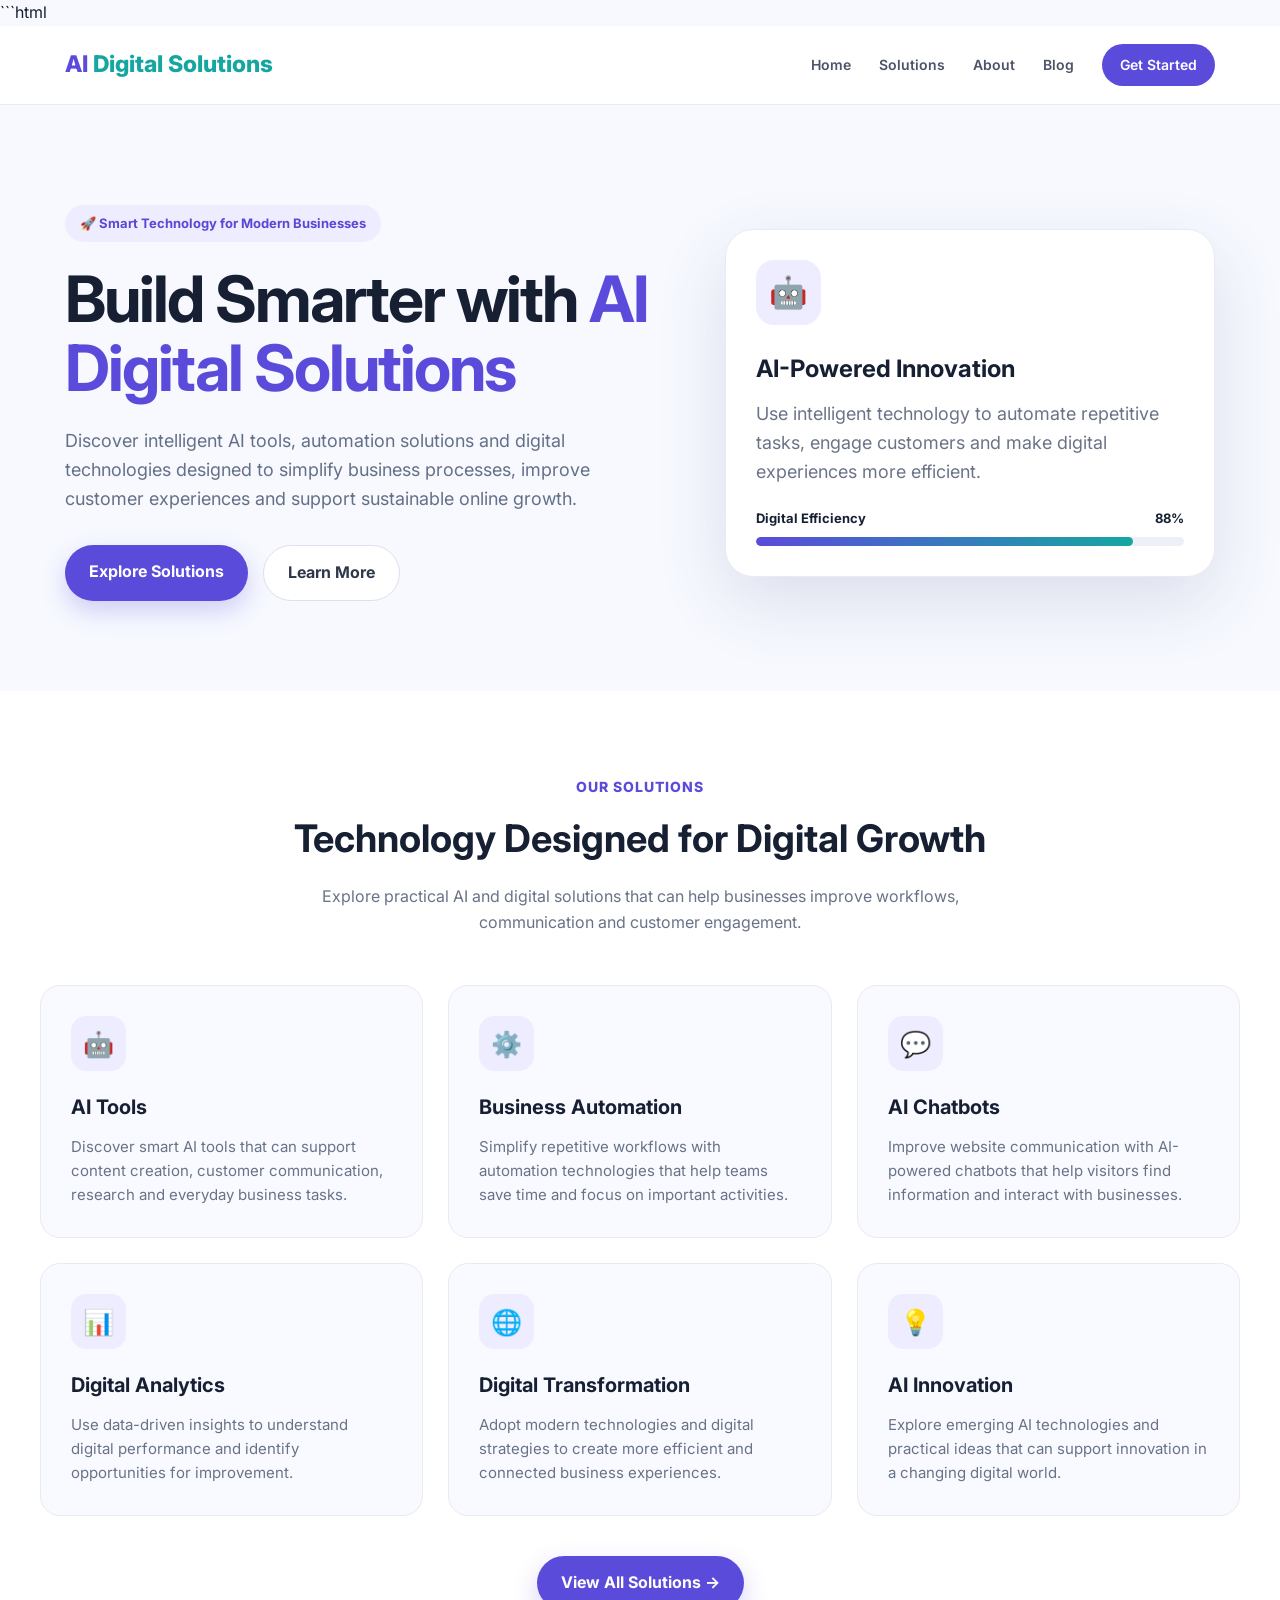
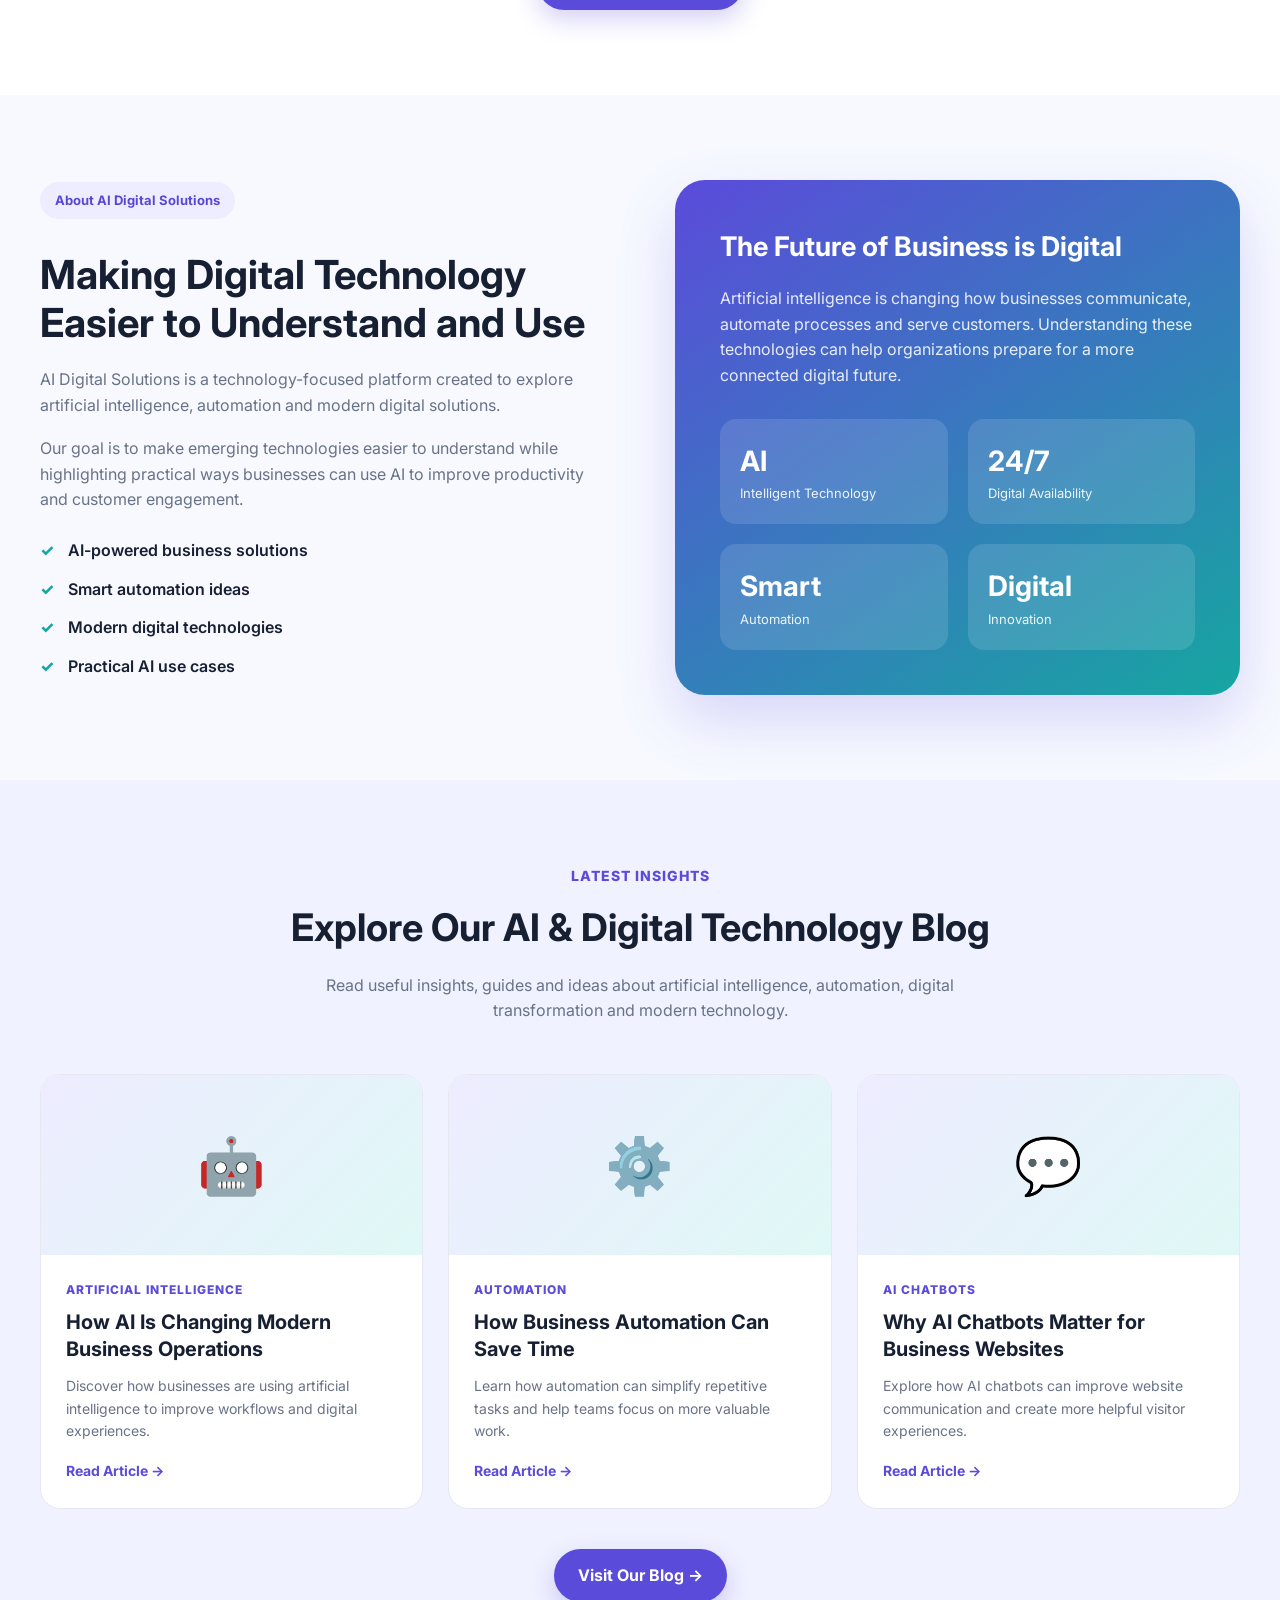
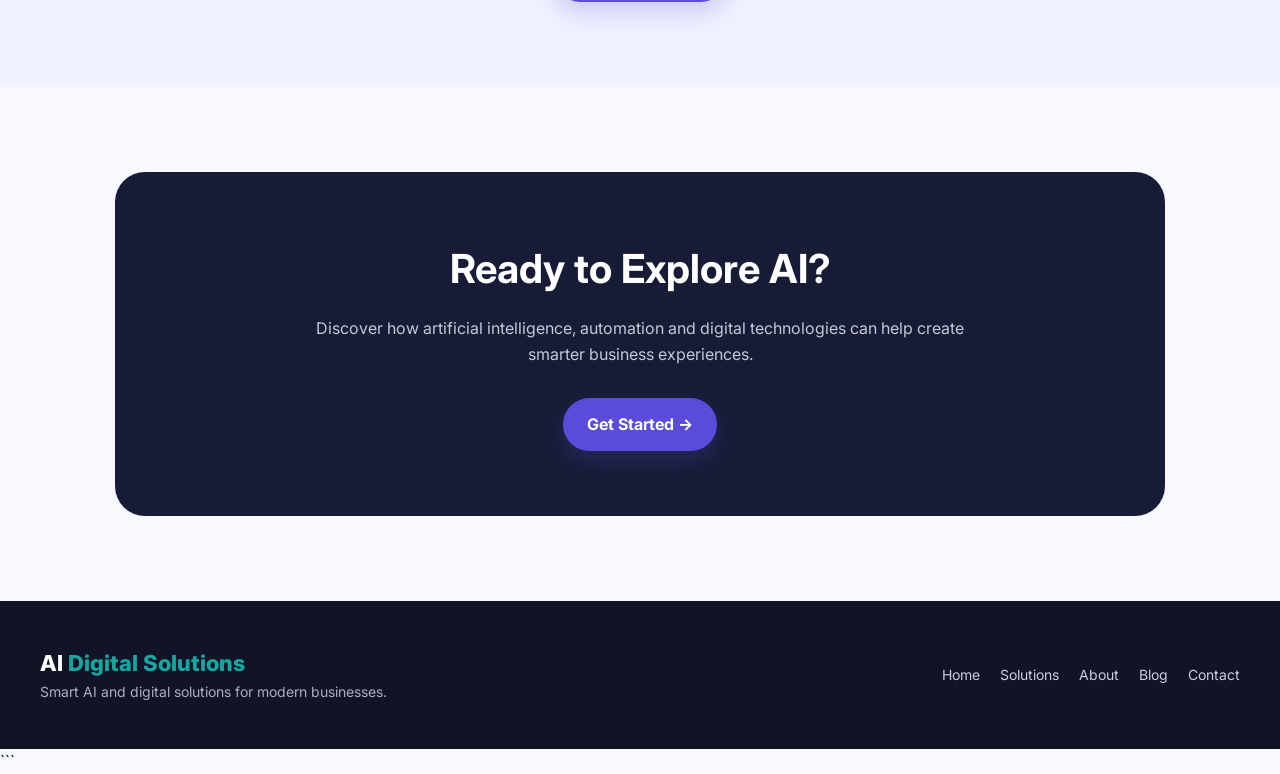
==== commit bc19bdf8: "Update index.html" ====
--- a/index.html
+++ b/index.html
@@ -1,7 +1,9 @@
 ```html
 <!DOCTYPE html>
 <html lang="en">
+
 <head>
+
     <meta charset="UTF-8">
 
     <meta name="viewport" content="width=device-width, initial-scale=1.0">
@@ -16,27 +18,35 @@
 
     <meta name="robots" content="index, follow">
 
+    <!-- Replace this with your actual website URL -->
     <link rel="canonical" href="https://your-domain.com/">
 
     <title>AI Digital Solutions | Smart AI Tools & Digital Solutions</title>
 
     <!-- Google Font -->
+
     <link rel="preconnect" href="https://fonts.googleapis.com">
+
     <link rel="preconnect" href="https://fonts.gstatic.com" crossorigin>
+
     <link
         href="https://fonts.googleapis.com/css2?family=Inter:wght@400;500;600;700;800&display=swap"
         rel="stylesheet">
 
+
     <style>
+
         * {
             margin: 0;
             padding: 0;
             box-sizing: border-box;
         }
 
+
         html {
             scroll-behavior: smooth;
         }
+
 
         body {
             font-family: "Inter", sans-serif;
@@ -45,475 +55,778 @@
             line-height: 1.6;
         }
 
+
         a {
             text-decoration: none;
             color: inherit;
         }
 
-        /* NAVBAR */
+
+        /* =========================
+           NAVBAR
+        ========================= */
 
         header {
             position: sticky;
             top: 0;
             z-index: 1000;
+
             background: rgba(255, 255, 255, 0.94);
+
             backdrop-filter: blur(12px);
+
             border-bottom: 1px solid #e8ebf4;
         }
+
 
         .navbar {
             max-width: 1200px;
+
             margin: auto;
+
             padding: 18px 25px;
+
             display: flex;
+
             justify-content: space-between;
+
             align-items: center;
         }
+
 
         .logo {
             font-size: 23px;
+
             font-weight: 800;
+
             color: #5b4bdb;
         }
+
 
         .logo span {
             color: #16a6a1;
         }
 
+
         nav {
             display: flex;
+
             gap: 28px;
+
             align-items: center;
         }
+
 
         nav a {
             font-size: 14px;
+
             font-weight: 600;
+
             color: #4b5568;
+
             transition: 0.3s;
         }
+
 
         nav a:hover {
             color: #5b4bdb;
         }
 
+
         .nav-button {
             background: #5b4bdb;
+
             color: white !important;
+
             padding: 10px 18px;
+
             border-radius: 25px;
         }
+
 
         .nav-button:hover {
             background: #4636c4;
         }
 
-        /* HERO */
+
+        /* =========================
+           HERO
+        ========================= */
 
         .hero {
             max-width: 1200px;
+
             margin: auto;
+
             padding: 100px 25px 90px;
+
             display: grid;
+
             grid-template-columns: 1.1fr 0.9fr;
+
             gap: 60px;
+
             align-items: center;
         }
+
 
         .badge {
             display: inline-block;
+
             padding: 8px 15px;
+
             background: #eeecff;
+
             color: #5748d5;
+
             border-radius: 30px;
+
             font-size: 13px;
+
             font-weight: 700;
+
             margin-bottom: 22px;
         }
+
 
         .hero h1 {
             font-size: clamp(40px, 5vw, 68px);
+
             line-height: 1.08;
+
             margin-bottom: 25px;
+
             letter-spacing: -2px;
         }
+
 
         .hero h1 span {
             color: #5b4bdb;
         }
 
+
         .hero p {
             max-width: 650px;
+
             font-size: 18px;
+
             color: #647086;
+
             margin-bottom: 32px;
         }
+
 
         .hero-buttons {
             display: flex;
+
             gap: 15px;
+
             flex-wrap: wrap;
         }
+
 
         .primary-btn,
         .secondary-btn {
             display: inline-block;
+
             padding: 14px 24px;
+
             border-radius: 30px;
+
             font-weight: 700;
+
             transition: 0.3s;
         }
+
 
         .primary-btn {
             background: #5b4bdb;
+
             color: white;
-            box-shadow: 0 10px 25px rgba(91, 75, 219, 0.25);
-        }
+
+            box-shadow:
+                0 10px 25px rgba(91, 75, 219, 0.25);
+        }
+
 
         .primary-btn:hover {
             transform: translateY(-3px);
+
             background: #4636c4;
         }
+
 
         .secondary-btn {
             border: 1px solid #dce0ed;
+
             background: white;
+
             color: #30394b;
         }
+
 
         .secondary-btn:hover {
             transform: translateY(-3px);
+
             border-color: #5b4bdb;
+
             color: #5b4bdb;
         }
 
-        /* HERO CARD */
+
+        /* =========================
+           HERO CARD
+        ========================= */
 
         .hero-visual {
             position: relative;
         }
 
+
         .ai-card {
             background: white;
+
             border-radius: 28px;
+
             padding: 30px;
-            box-shadow: 0 25px 70px rgba(55, 65, 110, 0.14);
+
+            box-shadow:
+                0 25px 70px rgba(55, 65, 110, 0.14);
+
             border: 1px solid #e9ebf4;
         }
+
 
         .ai-icon {
             width: 65px;
+
             height: 65px;
+
             border-radius: 18px;
+
             background: #eeecff;
+
             display: flex;
+
             justify-content: center;
+
             align-items: center;
+
             font-size: 31px;
+
             margin-bottom: 25px;
         }
+
 
         .ai-card h3 {
             font-size: 24px;
+
             margin-bottom: 12px;
         }
+
 
         .ai-card p {
             color: #6b7487;
+
             margin-bottom: 22px;
         }
+
 
         .progress-box {
             margin-top: 20px;
         }
 
+
         .progress-title {
             display: flex;
+
             justify-content: space-between;
+
             margin-bottom: 8px;
+
             font-size: 13px;
+
             font-weight: 700;
         }
+
 
         .progress {
             height: 9px;
+
             background: #edf0f6;
+
             border-radius: 20px;
+
             overflow: hidden;
         }
+
 
         .progress div {
             width: 88%;
+
             height: 100%;
-            background: linear-gradient(90deg, #5b4bdb, #16a6a1);
+
+            background:
+                linear-gradient(90deg, #5b4bdb, #16a6a1);
+
             border-radius: 20px;
         }
 
-        /* GENERAL SECTION */
+
+        /* =========================
+           GENERAL SECTION
+        ========================= */
 
         section {
             padding: 85px 25px;
         }
 
+
         .container {
             max-width: 1200px;
+
             margin: auto;
         }
+
 
         .section-heading {
             text-align: center;
+
             max-width: 720px;
+
             margin: 0 auto 50px;
         }
+
 
         .section-heading span {
             color: #5b4bdb;
+
             font-size: 14px;
+
             font-weight: 800;
+
             text-transform: uppercase;
+
             letter-spacing: 1px;
         }
+
 
         .section-heading h2 {
             font-size: 38px;
+
             margin: 10px 0 15px;
         }
+
 
         .section-heading p {
             color: #687387;
         }
 
-        /* SOLUTIONS */
+
+        /* =========================
+           SOLUTIONS
+        ========================= */
 
         .solutions {
             background: white;
         }
 
+
         .cards {
             display: grid;
+
             grid-template-columns: repeat(3, 1fr);
+
             gap: 25px;
         }
+
 
         .card {
             padding: 30px;
+
             border-radius: 20px;
+
             background: #f9faff;
+
             border: 1px solid #e8eaf2;
+
             transition: 0.3s;
         }
+
 
         .card:hover {
             transform: translateY(-7px);
-            box-shadow: 0 18px 40px rgba(50, 60, 100, 0.1);
-        }
+
+            box-shadow:
+                0 18px 40px rgba(50, 60, 100, 0.1);
+        }
+
 
         .card-icon {
             width: 55px;
+
             height: 55px;
+
             display: flex;
+
             justify-content: center;
+
             align-items: center;
+
             border-radius: 15px;
+
             background: #eeecff;
+
             font-size: 25px;
+
             margin-bottom: 20px;
         }
+
 
         .card h3 {
             font-size: 20px;
+
             margin-bottom: 12px;
         }
+
 
         .card p {
             color: #687387;
+
             font-size: 15px;
         }
 
-        /* ABOUT */
+
+        /* =========================
+           ABOUT
+        ========================= */
 
         .about {
             display: grid;
+
             grid-template-columns: 1fr 1fr;
+
             gap: 70px;
+
             align-items: center;
         }
+
 
         .about-content h2 {
             font-size: 40px;
+
             line-height: 1.2;
+
             margin: 10px 0 20px;
         }
+
 
         .about-content p {
             color: #687387;
+
             margin-bottom: 18px;
         }
+
 
         .check-list {
             list-style: none;
+
             margin-top: 25px;
         }
+
 
         .check-list li {
             margin-bottom: 13px;
+
             font-weight: 600;
         }
+
 
         .check-list li::before {
             content: "✓";
+
             color: #16a6a1;
+
             font-weight: 800;
+
             margin-right: 10px;
         }
 
+
         .about-box {
-            background: linear-gradient(145deg, #5b4bdb, #16a6a1);
+            background:
+                linear-gradient(145deg, #5b4bdb, #16a6a1);
+
             color: white;
+
             padding: 45px;
+
             border-radius: 30px;
-            box-shadow: 0 25px 60px rgba(91, 75, 219, 0.2);
-        }
+
+            box-shadow:
+                0 25px 60px rgba(91, 75, 219, 0.2);
+        }
+
 
         .about-box h3 {
             font-size: 27px;
+
             margin-bottom: 18px;
         }
+
 
         .about-box p {
             color: rgba(255, 255, 255, 0.88);
         }
 
+
         .stats {
             display: grid;
+
             grid-template-columns: repeat(2, 1fr);
+
             gap: 20px;
+
             margin-top: 30px;
         }
+
 
         .stat {
             background: rgba(255, 255, 255, 0.12);
+
             padding: 20px;
+
             border-radius: 16px;
         }
+
 
         .stat strong {
             display: block;
+
             font-size: 28px;
         }
+
 
         .stat span {
             font-size: 13px;
+
             opacity: 0.9;
         }
 
-        /* BENEFITS */
-
-        .benefits {
+
+        /* =========================
+           BLOG PREVIEW
+        ========================= */
+
+        .blog-preview {
             background: #f0f2ff;
         }
 
-        .benefit-grid {
+
+        .blog-grid {
             display: grid;
-            grid-template-columns: repeat(4, 1fr);
-            gap: 20px;
-        }
-
-        .benefit {
+
+            grid-template-columns: repeat(3, 1fr);
+
+            gap: 25px;
+        }
+
+
+        .blog-card {
             background: white;
-            padding: 28px 22px;
-            border-radius: 18px;
+
+            border-radius: 20px;
+
+            overflow: hidden;
+
+            border: 1px solid #e5e8f1;
+
+            transition: 0.3s;
+        }
+
+
+        .blog-card:hover {
+            transform: translateY(-7px);
+
+            box-shadow:
+                0 18px 40px rgba(50, 60, 100, 0.12);
+        }
+
+
+        .blog-image {
+            height: 180px;
+
+            display: flex;
+
+            justify-content: center;
+
+            align-items: center;
+
+            background:
+                linear-gradient(135deg, #eeecff, #dff8f6);
+
+            font-size: 55px;
+        }
+
+
+        .blog-content {
+            padding: 25px;
+        }
+
+
+        .blog-category {
+            color: #5b4bdb;
+
+            font-size: 12px;
+
+            font-weight: 800;
+
+            text-transform: uppercase;
+
+            letter-spacing: 1px;
+        }
+
+
+        .blog-content h3 {
+            font-size: 20px;
+
+            line-height: 1.35;
+
+            margin: 10px 0 12px;
+        }
+
+
+        .blog-content p {
+            color: #687387;
+
+            font-size: 14px;
+
+            margin-bottom: 18px;
+        }
+
+
+        .read-more {
+            color: #5b4bdb;
+
+            font-size: 14px;
+
+            font-weight: 700;
+        }
+
+
+        .blog-button {
             text-align: center;
-        }
-
-        .benefit-icon {
-            font-size: 30px;
-            margin-bottom: 15px;
-        }
-
-        .benefit h3 {
-            font-size: 18px;
-            margin-bottom: 8px;
-        }
-
-        .benefit p {
-            color: #687387;
-            font-size: 14px;
-        }
-
-        /* CTA */
+
+            margin-top: 40px;
+        }
+
+
+        /* =========================
+           CTA
+        ========================= */
 
         .cta {
             max-width: 1050px;
+
             margin: 0 auto;
+
             padding: 65px 35px;
+
             text-align: center;
+
             border-radius: 30px;
+
             background: #171b35;
+
             color: white;
         }
+
 
         .cta h2 {
             font-size: 40px;
+
             margin-bottom: 15px;
         }
+
 
         .cta p {
             color: #c4c9d9;
+
             max-width: 650px;
+
             margin: 0 auto 30px;
         }
 
-        .cta .primary-btn {
-            display: inline-block;
-        }
-
-        /* FOOTER */
+
+        /* =========================
+           FOOTER
+        ========================= */
 
         footer {
             background: #111426;
+
             color: white;
+
             padding: 45px 25px;
         }
+
 
         .footer-content {
             max-width: 1200px;
+
             margin: auto;
+
             display: flex;
+
             justify-content: space-between;
+
             gap: 30px;
+
             align-items: center;
         }
+
 
         .footer-logo {
             font-size: 22px;
+
             font-weight: 800;
         }
+
 
         .footer-logo span {
             color: #16a6a1;
         }
 
+
         .footer-text {
             color: #aab0c2;
+
             font-size: 14px;
         }
+
 
         .footer-links {
             display: flex;
+
             gap: 20px;
         }
+
 
         .footer-links a {
             color: #c9cede;
+
             font-size: 14px;
         }
+
 
         .footer-links a:hover {
             color: white;
         }
 
-        /* RESPONSIVE */
+
+        /* =========================
+           RESPONSIVE
+        ========================= */
 
         @media (max-width: 900px) {
 
@@ -521,53 +834,65 @@
                 gap: 15px;
             }
 
+
             .hero {
                 grid-template-columns: 1fr;
+
                 padding-top: 70px;
             }
 
-            .cards {
+
+            .cards,
+            .blog-grid {
                 grid-template-columns: repeat(2, 1fr);
             }
+
 
             .about {
                 grid-template-columns: 1fr;
             }
 
-            .benefit-grid {
-                grid-template-columns: repeat(2, 1fr);
-            }
-        }
+        }
+
 
         @media (max-width: 650px) {
 
             .navbar {
                 flex-direction: column;
+
                 gap: 15px;
             }
 
+
             nav {
                 flex-wrap: wrap;
+
                 justify-content: center;
             }
+
 
             .hero {
                 text-align: center;
             }
 
+
             .hero p {
                 margin-left: auto;
+
                 margin-right: auto;
             }
+
 
             .hero-buttons {
                 justify-content: center;
             }
 
+
             .cards,
-            .benefit-grid {
+            .blog-grid {
                 grid-template-columns: 1fr;
             }
+
 
             .section-heading h2,
             .about-content h2,
@@ -575,20 +900,29 @@
                 font-size: 30px;
             }
 
+
             .footer-content {
                 flex-direction: column;
+
                 text-align: center;
             }
 
+
             .footer-links {
                 flex-wrap: wrap;
+
                 justify-content: center;
             }
-        }
+
+        }
+
     </style>
 
-    <!-- Basic Website Schema -->
+
+    <!-- WebSite Schema -->
+
     <script type="application/ld+json">
+
     {
         "@context": "https://schema.org",
         "@type": "WebSite",
@@ -596,46 +930,77 @@
         "url": "https://your-domain.com/",
         "description": "AI-powered digital solutions, automation tools and innovative technologies for modern businesses."
     }
+
     </script>
+
 </head>
 
+
 <body>
 
-    <!-- HEADER -->
+
+    <!-- =========================
+         HEADER
+    ========================= -->
 
     <header>
+
         <div class="navbar">
 
             <a href="index.html" class="logo">
                 AI <span>Digital Solutions</span>
             </a>
 
+
             <nav>
-                <a href="#home">Home</a>
-                <a href="#solutions">Solutions</a>
-                <a href="#about">About</a>
-                <a href="#benefits">Benefits</a>
-                <a href="#contact" class="nav-button">Get Started</a>
+
+                <a href="index.html">
+                    Home
+                </a>
+
+                <a href="solutions.html">
+                    Solutions
+                </a>
+
+                <a href="about.html">
+                    About
+                </a>
+
+                <a href="blog.html">
+                    Blog
+                </a>
+
+                <a href="contact.html" class="nav-button">
+                    Get Started
+                </a>
+
             </nav>
 
         </div>
+
     </header>
 
 
-    <!-- HERO SECTION -->
-
-    <main id="home">
-
-        <section class="hero">
+    <!-- =========================
+         HERO
+    ========================= -->
+
+    <main>
+
+        <section class="hero" id="home">
 
             <div class="hero-content">
 
-                <span class="badge">🚀 Smart Technology for Modern Businesses</span>
+                <span class="badge">
+                    🚀 Smart Technology for Modern Businesses
+                </span>
+
 
                 <h1>
                     Build Smarter with
                     <span>AI Digital Solutions</span>
                 </h1>
+
 
                 <p>
                     Discover intelligent AI tools, automation solutions and
@@ -643,14 +1008,18 @@
                     improve customer experiences and support sustainable online growth.
                 </p>
 
+
                 <div class="hero-buttons">
-                    <a href="#solutions" class="primary-btn">
+
+                    <a href="solutions.html" class="primary-btn">
                         Explore Solutions
                     </a>
 
-                    <a href="#about" class="secondary-btn">
+
+                    <a href="about.html" class="secondary-btn">
                         Learn More
                     </a>
+
                 </div>
 
             </div>
@@ -660,24 +1029,41 @@
 
                 <div class="ai-card">
 
-                    <div class="ai-icon">🤖</div>
-
-                    <h3>AI-Powered Innovation</h3>
+                    <div class="ai-icon">
+                        🤖
+                    </div>
+
+
+                    <h3>
+                        AI-Powered Innovation
+                    </h3>
+
 
                     <p>
                         Use intelligent technology to automate repetitive tasks,
                         engage customers and make digital experiences more efficient.
                     </p>
 
+
                     <div class="progress-box">
 
                         <div class="progress-title">
-                            <span>Digital Efficiency</span>
-                            <span>88%</span>
+
+                            <span>
+                                Digital Efficiency
+                            </span>
+
+                            <span>
+                                88%
+                            </span>
+
                         </div>
 
+
                         <div class="progress">
+
                             <div></div>
+
                         </div>
 
                     </div>
@@ -689,7 +1075,9 @@
         </section>
 
 
-        <!-- SOLUTIONS SECTION -->
+        <!-- =========================
+             SOLUTIONS
+        ========================= -->
 
         <section class="solutions" id="solutions">
 
@@ -697,11 +1085,15 @@
 
                 <div class="section-heading">
 
-                    <span>Our Solutions</span>
+                    <span>
+                        Our Solutions
+                    </span>
+
 
                     <h2>
                         Technology Designed for Digital Growth
                     </h2>
+
 
                     <p>
                         Explore practical AI and digital solutions that can help
@@ -713,11 +1105,16 @@
 
                 <div class="cards">
 
+
                     <article class="card">
 
-                        <div class="card-icon">🤖</div>
-
-                        <h3>AI Tools</h3>
+                        <div class="card-icon">
+                            🤖
+                        </div>
+
+                        <h3>
+                            AI Tools
+                        </h3>
 
                         <p>
                             Discover smart AI tools that can support content creation,
@@ -729,9 +1126,13 @@
 
                     <article class="card">
 
-                        <div class="card-icon">⚙️</div>
-
-                        <h3>Business Automation</h3>
+                        <div class="card-icon">
+                            ⚙️
+                        </div>
+
+                        <h3>
+                            Business Automation
+                        </h3>
 
                         <p>
                             Simplify repetitive workflows with automation technologies
@@ -743,9 +1144,13 @@
 
                     <article class="card">
 
-                        <div class="card-icon">💬</div>
-
-                        <h3>AI Chatbots</h3>
+                        <div class="card-icon">
+                            💬
+                        </div>
+
+                        <h3>
+                            AI Chatbots
+                        </h3>
 
                         <p>
                             Improve website communication with AI-powered chatbots
@@ -757,9 +1162,13 @@
 
                     <article class="card">
 
-                        <div class="card-icon">📊</div>
-
-                        <h3>Digital Analytics</h3>
+                        <div class="card-icon">
+                            📊
+                        </div>
+
+                        <h3>
+                            Digital Analytics
+                        </h3>
 
                         <p>
                             Use data-driven insights to understand digital performance
@@ -771,9 +1180,13 @@
 
                     <article class="card">
 
-                        <div class="card-icon">🌐</div>
-
-                        <h3>Digital Transformation</h3>
+                        <div class="card-icon">
+                            🌐
+                        </div>
+
+                        <h3>
+                            Digital Transformation
+                        </h3>
 
                         <p>
                             Adopt modern technologies and digital strategies to create
@@ -785,9 +1198,13 @@
 
                     <article class="card">
 
-                        <div class="card-icon">💡</div>
-
-                        <h3>AI Innovation</h3>
+                        <div class="card-icon">
+                            💡
+                        </div>
+
+                        <h3>
+                            AI Innovation
+                        </h3>
 
                         <p>
                             Explore emerging AI technologies and practical ideas
@@ -798,12 +1215,23 @@
 
                 </div>
 
+
+                <div class="blog-button">
+
+                    <a href="solutions.html" class="primary-btn">
+                        View All Solutions →
+                    </a>
+
+                </div>
+
             </div>
 
         </section>
 
 
-        <!-- ABOUT SECTION -->
+        <!-- =========================
+             ABOUT
+        ========================= -->
 
         <section id="about">
 
@@ -811,13 +1239,18 @@
 
                 <div class="about">
 
+
                     <div class="about-content">
 
-                        <span class="badge">About AI Digital Solutions</span>
+                        <span class="badge">
+                            About AI Digital Solutions
+                        </span>
+
 
                         <h2>
                             Making Digital Technology Easier to Understand and Use
                         </h2>
+
 
                         <p>
                             AI Digital Solutions is a technology-focused platform
@@ -825,17 +1258,32 @@
                             and modern digital solutions.
                         </p>
 
+
                         <p>
                             Our goal is to make emerging technologies easier to
                             understand while highlighting practical ways businesses
                             can use AI to improve productivity and customer engagement.
                         </p>
 
+
                         <ul class="check-list">
-                            <li>AI-powered business solutions</li>
-                            <li>Smart automation ideas</li>
-                            <li>Modern digital technologies</li>
-                            <li>Practical AI use cases</li>
+
+                            <li>
+                                AI-powered business solutions
+                            </li>
+
+                            <li>
+                                Smart automation ideas
+                            </li>
+
+                            <li>
+                                Modern digital technologies
+                            </li>
+
+                            <li>
+                                Practical AI use cases
+                            </li>
+
                         </ul>
 
                     </div>
@@ -846,6 +1294,7 @@
                         <h3>
                             The Future of Business is Digital
                         </h3>
+
 
                         <p>
                             Artificial intelligence is changing how businesses
@@ -858,23 +1307,54 @@
                         <div class="stats">
 
                             <div class="stat">
-                                <strong>AI</strong>
-                                <span>Intelligent Technology</span>
+
+                                <strong>
+                                    AI
+                                </strong>
+
+                                <span>
+                                    Intelligent Technology
+                                </span>
+
                             </div>
 
+
                             <div class="stat">
-                                <strong>24/7</strong>
-                                <span>Digital Availability</span>
+
+                                <strong>
+                                    24/7
+                                </strong>
+
+                                <span>
+                                    Digital Availability
+                                </span>
+
                             </div>
 
+
                             <div class="stat">
-                                <strong>Smart</strong>
-                                <span>Automation</span>
+
+                                <strong>
+                                    Smart
+                                </strong>
+
+                                <span>
+                                    Automation
+                                </span>
+
                             </div>
 
+
                             <div class="stat">
-                                <strong>Digital</strong>
-                                <span>Innovation</span>
+
+                                <strong>
+                                    Digital
+                                </strong>
+
+                                <span>
+                                    Innovation
+                                </span>
+
                             </div>
 
                         </div>
@@ -888,89 +1368,163 @@
         </section>
 
 
-        <!-- BENEFITS SECTION -->
-
-        <section class="benefits" id="benefits">
+        <!-- =========================
+             BLOG PREVIEW
+        ========================= -->
+
+        <section class="blog-preview">
 
             <div class="container">
 
                 <div class="section-heading">
 
-                    <span>Why AI?</span>
+                    <span>
+                        Latest Insights
+                    </span>
+
 
                     <h2>
-                        Benefits of AI-Powered Digital Solutions
+                        Explore Our AI & Digital Technology Blog
                     </h2>
 
+
                     <p>
-                        AI technologies can support businesses in several areas,
-                        from automation and communication to productivity and customer experience.
+                        Read useful insights, guides and ideas about artificial
+                        intelligence, automation, digital transformation and modern technology.
                     </p>
 
                 </div>
 
 
-                <div class="benefit-grid">
-
-                    <article class="benefit">
-
-                        <div class="benefit-icon">⚡</div>
-
-                        <h3>Save Time</h3>
-
-                        <p>
-                            Automate repetitive tasks and streamline everyday workflows.
-                        </p>
+                <div class="blog-grid">
+
+
+                    <!-- BLOG 1 -->
+
+                    <article class="blog-card">
+
+                        <div class="blog-image">
+                            🤖
+                        </div>
+
+
+                        <div class="blog-content">
+
+                            <span class="blog-category">
+                                Artificial Intelligence
+                            </span>
+
+
+                            <h3>
+                                How AI Is Changing Modern Business Operations
+                            </h3>
+
+
+                            <p>
+                                Discover how businesses are using artificial
+                                intelligence to improve workflows and digital experiences.
+                            </p>
+
+
+                            <a href="blog.html" class="read-more">
+                                Read Article →
+                            </a>
+
+                        </div>
 
                     </article>
 
 
-                    <article class="benefit">
-
-                        <div class="benefit-icon">📈</div>
-
-                        <h3>Improve Productivity</h3>
-
-                        <p>
-                            Give teams smart tools that support faster and more efficient work.
-                        </p>
+                    <!-- BLOG 2 -->
+
+                    <article class="blog-card">
+
+                        <div class="blog-image">
+                            ⚙️
+                        </div>
+
+
+                        <div class="blog-content">
+
+                            <span class="blog-category">
+                                Automation
+                            </span>
+
+
+                            <h3>
+                                How Business Automation Can Save Time
+                            </h3>
+
+
+                            <p>
+                                Learn how automation can simplify repetitive
+                                tasks and help teams focus on more valuable work.
+                            </p>
+
+
+                            <a href="blog.html" class="read-more">
+                                Read Article →
+                            </a>
+
+                        </div>
 
                     </article>
 
 
-                    <article class="benefit">
-
-                        <div class="benefit-icon">💬</div>
-
-                        <h3>Better Engagement</h3>
-
-                        <p>
-                            Create more helpful and interactive digital experiences for users.
-                        </p>
+                    <!-- BLOG 3 -->
+
+                    <article class="blog-card">
+
+                        <div class="blog-image">
+                            💬
+                        </div>
+
+
+                        <div class="blog-content">
+
+                            <span class="blog-category">
+                                AI Chatbots
+                            </span>
+
+
+                            <h3>
+                                Why AI Chatbots Matter for Business Websites
+                            </h3>
+
+
+                            <p>
+                                Explore how AI chatbots can improve website
+                                communication and create more helpful visitor experiences.
+                            </p>
+
+
+                            <a href="blog.html" class="read-more">
+                                Read Article →
+                            </a>
+
+                        </div>
 
                     </article>
 
-
-                    <article class="benefit">
-
-                        <div class="benefit-icon">🔧</div>
-
-                        <h3>Easy Automation</h3>
-
-                        <p>
-                            Use technology to simplify processes and reduce manual work.
-                        </p>
-
-                    </article>
-
                 </div>
 
+
+                <div class="blog-button">
+
+                    <a href="blog.html" class="primary-btn">
+                        Visit Our Blog →
+                    </a>
+
+                </div>
+
             </div>
 
         </section>
 
 
-        <!-- CTA -->
+        <!-- =========================
+             CTA
+        ========================= -->
 
         <section id="contact">
 
@@ -979,14 +1533,16 @@
                 <h2>
                     Ready to Explore AI?
                 </h2>
+
 
                 <p>
                     Discover how artificial intelligence, automation and digital
                     technologies can help create smarter business experiences.
                 </p>
 
-                <a href="#solutions" class="primary-btn">
-                    Explore AI Solutions
+
+                <a href="contact.html" class="primary-btn">
+                    Get Started →
                 </a>
 
             </div>
@@ -996,11 +1552,14 @@
     </main>
 
 
-    <!-- FOOTER -->
+    <!-- =========================
+         FOOTER
+    ========================= -->
 
     <footer>
 
         <div class="footer-content">
+
 
             <div>
 
@@ -1008,6 +1567,7 @@
                     AI <span>Digital Solutions</span>
                 </div>
 
+
                 <p class="footer-text">
                     Smart AI and digital solutions for modern businesses.
                 </p>
@@ -1017,10 +1577,25 @@
 
             <div class="footer-links">
 
-                <a href="#home">Home</a>
-                <a href="#solutions">Solutions</a>
-                <a href="#about">About</a>
-                <a href="#benefits">Benefits</a>
+                <a href="index.html">
+                    Home
+                </a>
+
+                <a href="solutions.html">
+                    Solutions
+                </a>
+
+                <a href="about.html">
+                    About
+                </a>
+
+                <a href="blog.html">
+                    Blog
+                </a>
+
+                <a href="contact.html">
+                    Contact
+                </a>
 
             </div>
 
@@ -1028,6 +1603,8 @@
 
     </footer>
 
+
 </body>
+
 </html>
 ```
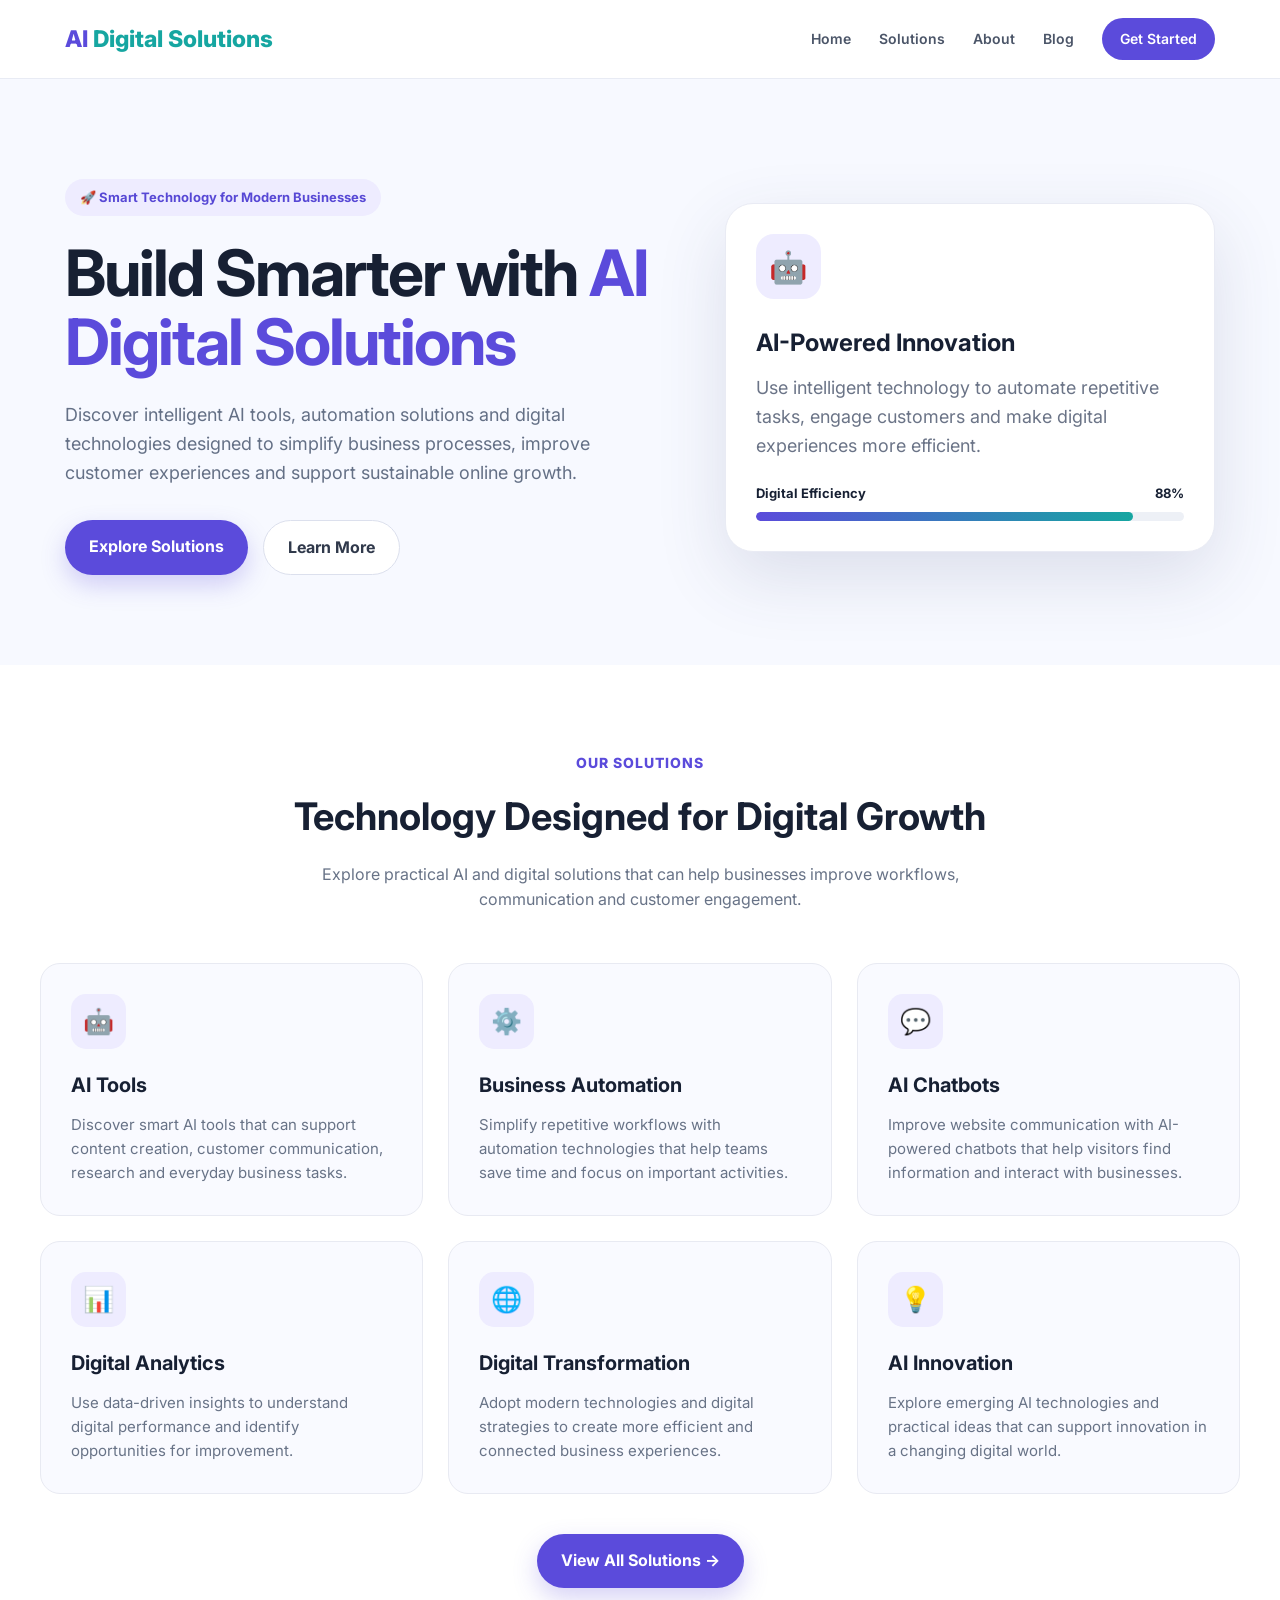
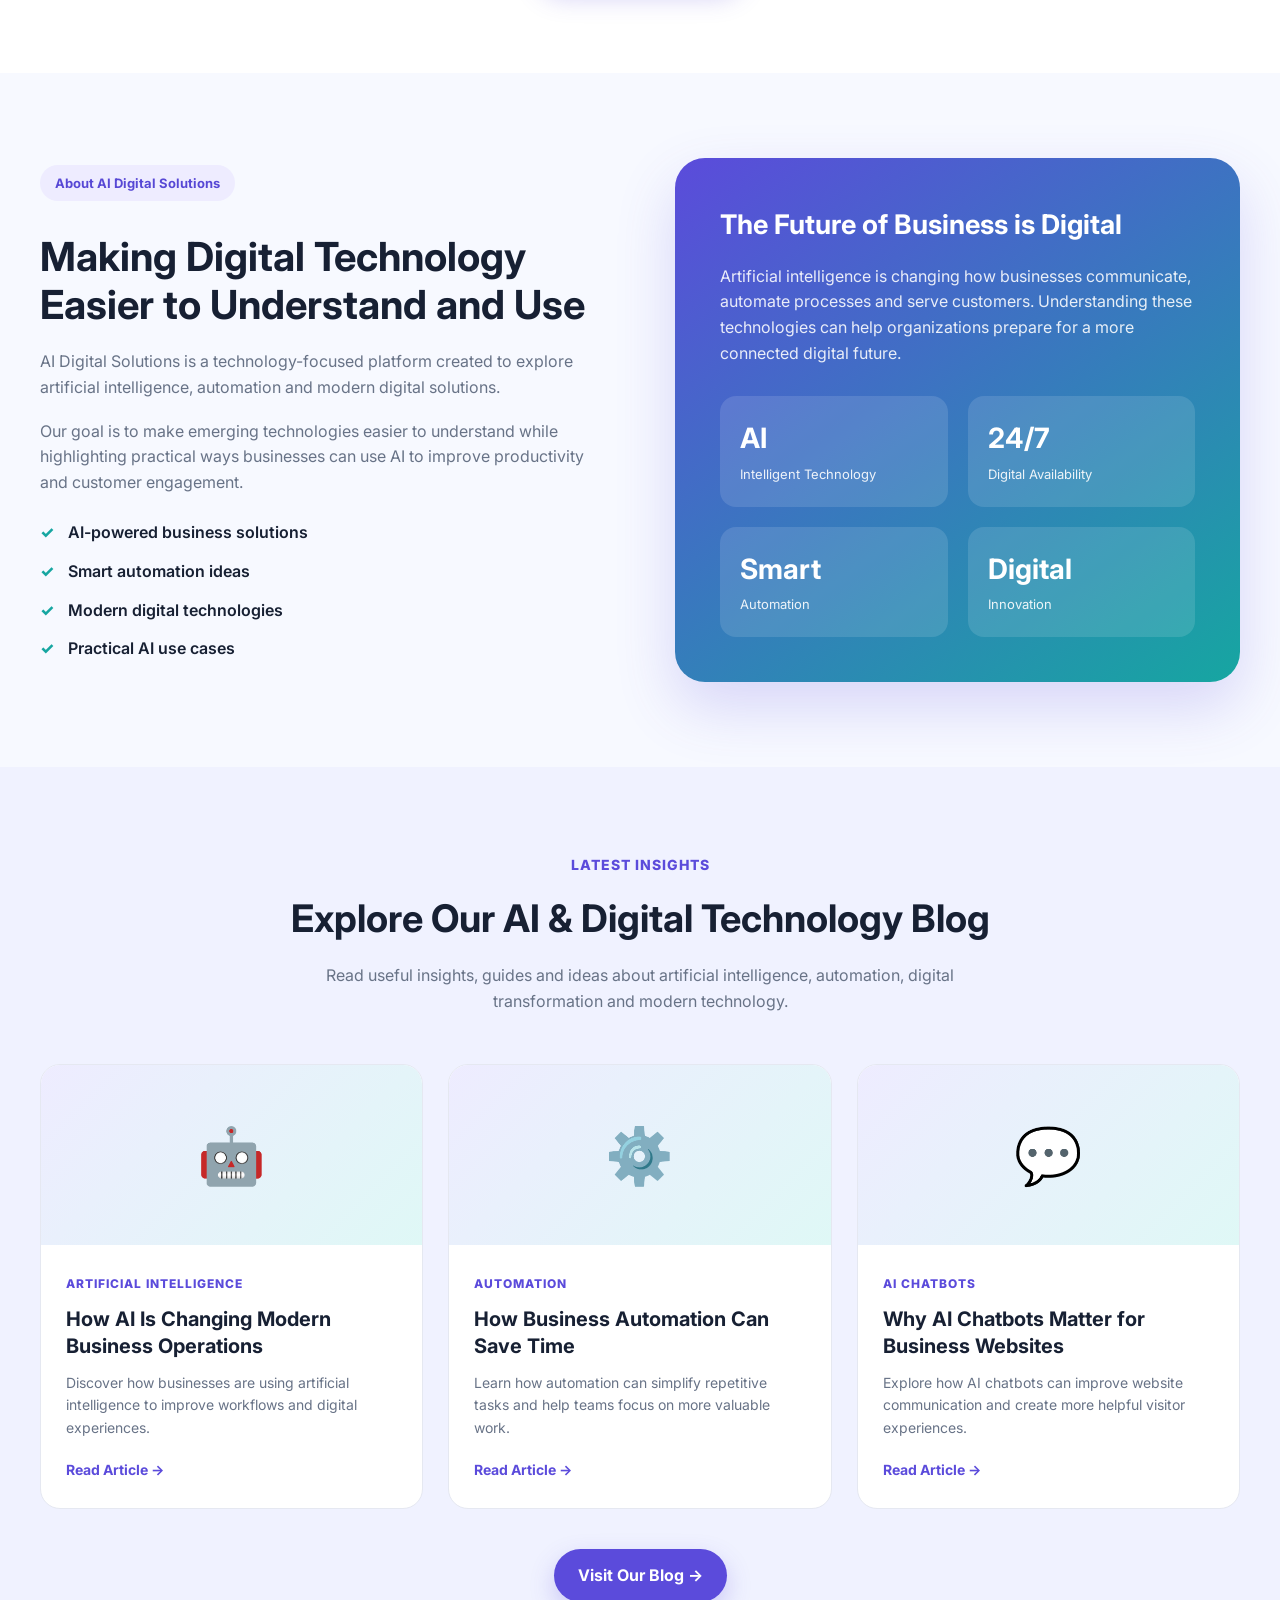
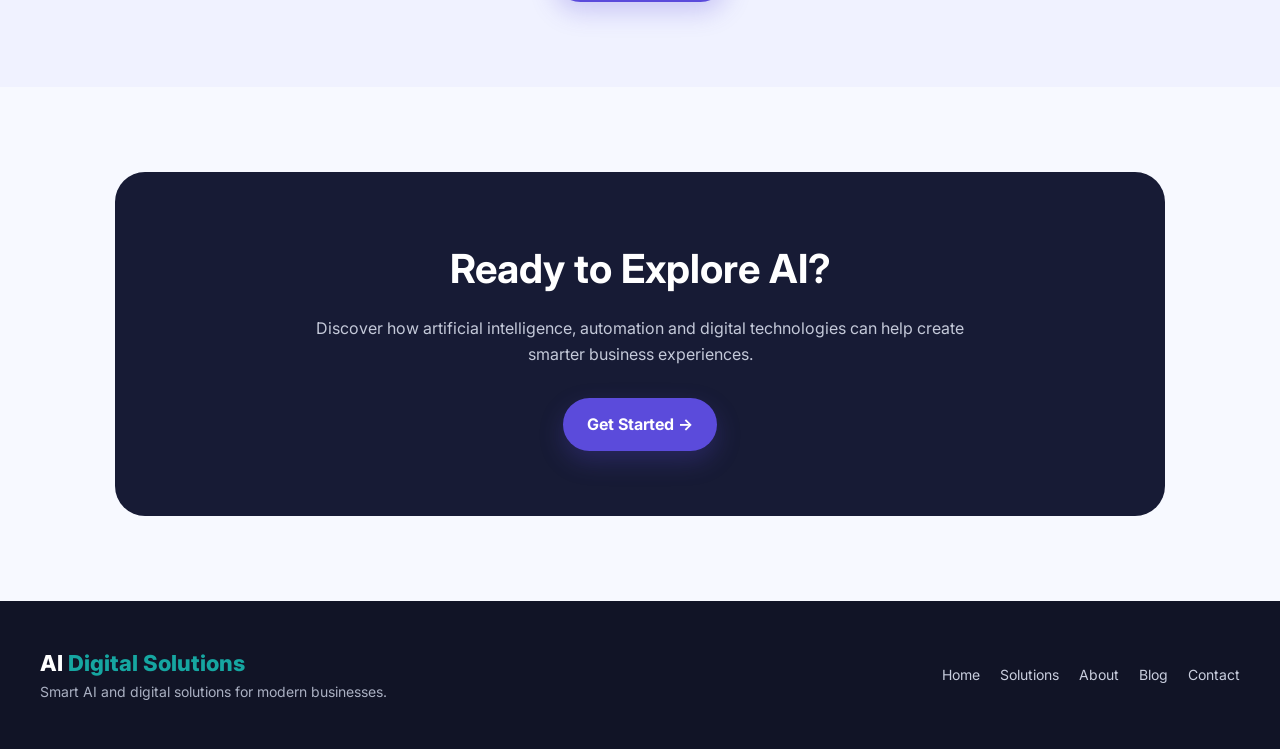
==== commit f12d7c5f: "Update index.html" ====
--- a/index.html
+++ b/index.html
@@ -1,4 +1,4 @@
-```html
+
 <!DOCTYPE html>
 <html lang="en">
 
@@ -1607,4 +1607,4 @@
 </body>
 
 </html>
-```
+
